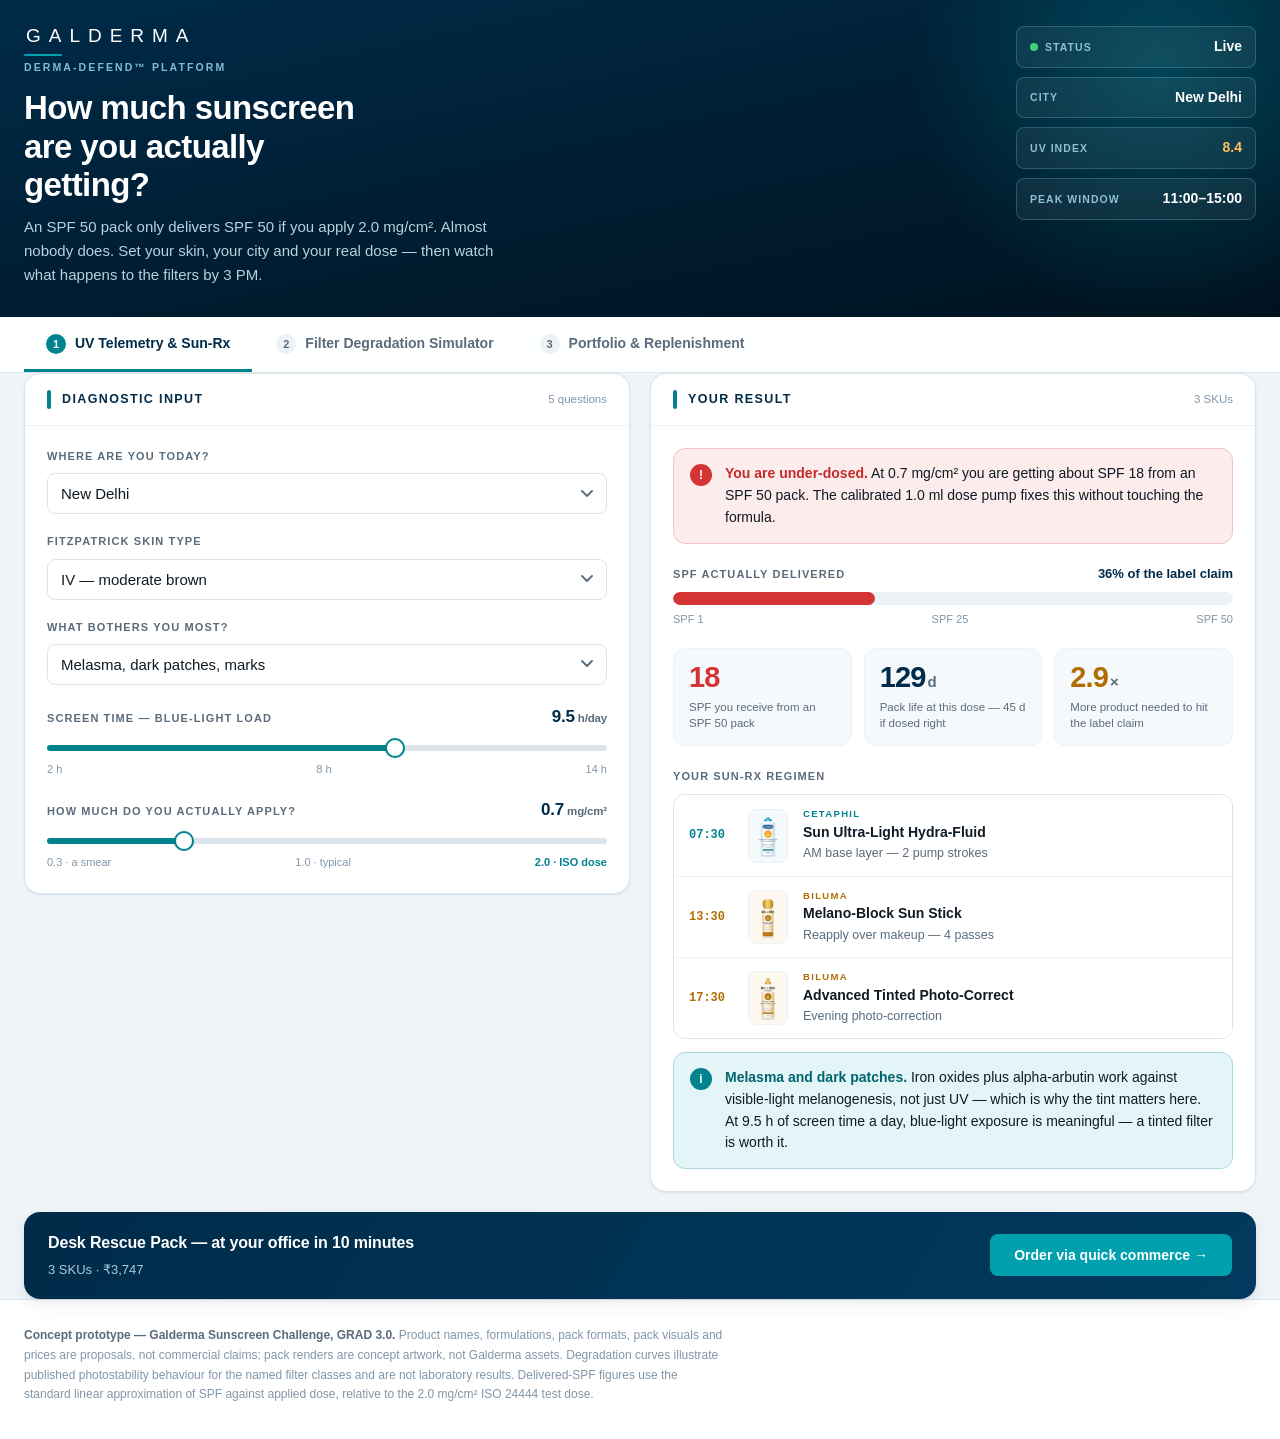
==== index.html @ 645ecb5c "Add files via upload" ====
<!DOCTYPE html>
<html lang="en">
<head>
<meta charset="utf-8"/>
<meta name="viewport" content="width=device-width, initial-scale=1"/>
<title>Galderma Derma-Defend™ Portal — UV Telemetry &amp; Filter Simulator</title>
<meta name="description" content="Interactive prototype: see how much SPF your sunscreen actually delivers, how photostable your filters are at hour four, and which Derma-Defend regimen fits your skin."/>
<style>
/* ============================================================ TOKENS ============================================================ */
:root{
  --navy-900:#001B2E; --navy-800:#002B49; --navy-700:#013A5E;
  --teal-700:#00636E; --teal-600:#00838F; --teal-500:#00A0AE; --teal-100:#E4F5F7; --teal-050:#F2FAFB;
  --gold-700:#8C5600; --gold-600:#B06E00; --gold-500:#D9A02B; --gold-100:#FDF1DC; --gold-050:#FEF9F0;
  --red-600:#C42B2B; --red-500:#D53434; --red-100:#FDECEC;
  --green-600:#0E7A4F; --green-100:#E6F5EE;
  --ink-900:#0F1A24; --ink-700:#2A3A48; --ink-500:#5A6B7B; --ink-400:#8296A8;
  --line:#DCE5EC; --line-soft:#EDF2F6;
  --bg:#EFF4F8; --surface:#FFFFFF; --surface-2:#F6F9FB;
  --r-sm:8px; --r-md:12px; --r-lg:16px; --r-pill:999px;
  --sh-1:0 1px 2px rgba(11,42,64,.06), 0 1px 3px rgba(11,42,64,.05);
  --sh-2:0 2px 4px rgba(11,42,64,.05), 0 6px 16px rgba(11,42,64,.07);
  --sh-3:0 10px 30px rgba(11,42,64,.13);
  --focus:0 0 0 3px rgba(0,131,143,.32);
  --ease:cubic-bezier(.22,.61,.36,1);
  --sans:"Inter","Segoe UI",-apple-system,BlinkMacSystemFont,Helvetica,Arial,sans-serif;
  --mono:ui-monospace,"SF Mono","Cascadia Mono","Roboto Mono",Menlo,Consolas,monospace;
}
*,*::before,*::after{box-sizing:border-box;margin:0;padding:0}
body{font-family:var(--sans);background:var(--bg);color:var(--ink-900);font-size:16px;line-height:1.55;-webkit-font-smoothing:antialiased}
.wrap{max-width:1280px;margin:0 auto;padding:0 24px}
@media(max-width:620px){.wrap{padding:0 16px}}

/* ============================================================ MASTHEAD ============================================================ */
.masthead{background:linear-gradient(168deg,var(--navy-800) 0%,var(--navy-900) 62%,#00121F 100%);color:#fff;position:relative;overflow:hidden}
.masthead::after{content:"";position:absolute;right:-140px;top:-190px;width:520px;height:520px;border-radius:50%;
  background:radial-gradient(circle,rgba(0,160,174,.30) 0%,rgba(0,160,174,0) 68%);pointer-events:none}
.mast-inner{position:relative;z-index:1;padding-top:26px;padding-bottom:30px;display:flex;gap:28px;align-items:flex-start;justify-content:space-between;flex-wrap:wrap}
.wordmark{font-size:19px;font-weight:300;letter-spacing:.42em;color:#fff;line-height:1;padding-left:2px}
.logo .rule{width:38px;height:2px;background:var(--teal-500);border-radius:2px;margin:9px 0 3px}
.eyebrow{font-size:10.5px;font-weight:600;letter-spacing:.20em;text-transform:uppercase;color:#7FBFD1}
h1{font-size:clamp(22px,3.1vw,33px);font-weight:700;letter-spacing:-.018em;line-height:1.16;margin-top:14px;max-width:19ch}
.lede{margin-top:11px;font-size:15px;line-height:1.6;color:#B6D2E0;max-width:58ch}
.telemetry{display:flex;flex-direction:column;gap:9px;min-width:240px}
.tchip{display:flex;align-items:center;justify-content:space-between;gap:14px;background:rgba(255,255,255,.055);
  border:1px solid rgba(127,191,209,.28);border-radius:var(--r-sm);padding:9px 13px}
.tchip .k{font-size:10.5px;letter-spacing:.10em;text-transform:uppercase;color:#8FC0D3;font-weight:600;display:flex;align-items:center}
.tchip .v{font-size:14px;font-weight:700;color:#fff;font-variant-numeric:tabular-nums}
.tchip .v.hot{color:#FFC15E}
.pulse{width:8px;height:8px;border-radius:50%;background:#3FD07E;margin-right:7px;box-shadow:0 0 0 0 rgba(63,208,126,.65);animation:pulse 2.4s infinite}
@keyframes pulse{70%{box-shadow:0 0 0 9px rgba(63,208,126,0)}100%{box-shadow:0 0 0 0 rgba(63,208,126,0)}}

/* ============================================================ TABS ============================================================ */
.tabbar{position:sticky;top:0;z-index:40;background:rgba(255,255,255,.92);backdrop-filter:blur(14px);border-bottom:1px solid var(--line)}
.tabs{display:flex;gap:2px;overflow-x:auto;scrollbar-width:none}
.tabs::-webkit-scrollbar{display:none}
.tab{appearance:none;background:none;border:0;font-family:inherit;cursor:pointer;white-space:nowrap;padding:17px 22px 15px;
  font-size:14px;font-weight:600;color:var(--ink-500);border-bottom:3px solid transparent;transition:color .18s var(--ease),border-color .18s var(--ease)}
.tab:hover{color:var(--teal-600)}
.tab:focus-visible{outline:none;box-shadow:var(--focus);border-radius:var(--r-sm)}
.tab[aria-selected="true"]{color:var(--navy-800);border-bottom-color:var(--teal-600)}
.tab .num{display:inline-flex;align-items:center;justify-content:center;width:20px;height:20px;border-radius:50%;
  background:var(--line-soft);color:var(--ink-500);font-size:11px;font-weight:700;margin-right:9px;transition:.18s var(--ease)}
.tab[aria-selected="true"] .num{background:var(--teal-600);color:#fff}

/* ============================================================ CARDS ============================================================ */
main{padding:26px 0 60px}
.panel{display:none}
.panel.on{display:block;animation:rise .34s var(--ease) both}
@keyframes rise{from{opacity:0;transform:translateY(9px)}to{opacity:1;transform:none}}
.cols{display:grid;grid-template-columns:1fr 1fr;gap:20px;align-items:start}
.cols.wide-right{grid-template-columns:.92fr 1.08fr}
@media(max-width:940px){.cols,.cols.wide-right{grid-template-columns:1fr}}
.card{background:var(--surface);border:1px solid var(--line);border-radius:var(--r-lg);box-shadow:var(--sh-1);overflow:hidden}
.card-h{display:flex;align-items:center;gap:11px;padding:16px 22px;border-bottom:1px solid var(--line-soft)}
.card-h .bar{width:4px;height:19px;border-radius:2px;background:var(--teal-600);flex-shrink:0}
.card.gold .card-h .bar{background:var(--gold-600)}
.card-h h2{font-size:12.5px;font-weight:700;letter-spacing:.11em;text-transform:uppercase;color:var(--navy-800)}
.card-h .aside{margin-left:auto;font-size:11.5px;color:var(--ink-400);font-weight:500}
.card-b{padding:22px}
@media(max-width:620px){.card-b{padding:17px}}

/* ============================================================ FORM ============================================================ */
.field + .field{margin-top:19px}
.field > label,.field .lbl{display:block;font-size:11px;font-weight:700;letter-spacing:.10em;text-transform:uppercase;color:var(--ink-500);margin-bottom:8px}
select{width:100%;font-family:inherit;font-size:15px;color:var(--ink-900);background-color:var(--surface);
  border:1px solid var(--line);border-radius:var(--r-sm);padding:11px 38px 11px 13px;cursor:pointer;appearance:none;
  transition:border-color .16s var(--ease),box-shadow .16s var(--ease);
  background-image:url("data:image/svg+xml,%3Csvg xmlns='http://www.w3.org/2000/svg' width='12' height='8' viewBox='0 0 12 8'%3E%3Cpath d='M1 1l5 5 5-5' stroke='%235A6B7B' stroke-width='1.8' fill='none' stroke-linecap='round' stroke-linejoin='round'/%3E%3C/svg%3E");
  background-repeat:no-repeat;background-position:right 13px center}
select:hover{border-color:var(--teal-500)}
select:focus{outline:none;border-color:var(--teal-600);box-shadow:var(--focus)}
.slider-head{display:flex;align-items:baseline;justify-content:space-between;margin-bottom:7px;gap:12px}
.slider-head .lbl{margin:0}
.slider-head output{font-size:17px;font-weight:700;color:var(--navy-800);font-variant-numeric:tabular-nums;letter-spacing:-.01em;white-space:nowrap}
.slider-head output small{font-size:11.5px;font-weight:600;color:var(--ink-500);margin-left:3px}
input[type=range]{-webkit-appearance:none;appearance:none;width:100%;height:22px;background:transparent;cursor:pointer;display:block}
input[type=range]::-webkit-slider-runnable-track{height:6px;border-radius:3px;background:var(--trackfill,var(--line))}
input[type=range]::-moz-range-track{height:6px;border-radius:3px;background:var(--line)}
input[type=range]::-moz-range-progress{height:6px;border-radius:3px;background:var(--teal-600)}
input[type=range]::-webkit-slider-thumb{-webkit-appearance:none;width:20px;height:20px;border-radius:50%;background:#fff;
  border:2.5px solid var(--teal-600);margin-top:-7px;box-shadow:var(--sh-1);transition:transform .14s var(--ease)}
input[type=range]::-moz-range-thumb{width:20px;height:20px;border-radius:50%;background:#fff;border:2.5px solid var(--teal-600);box-shadow:var(--sh-1)}
input[type=range]:hover::-webkit-slider-thumb{transform:scale(1.12)}
input[type=range]:focus{outline:none}
input[type=range]:focus-visible::-webkit-slider-thumb{box-shadow:var(--focus)}
.scale{display:flex;justify-content:space-between;font-size:11px;color:var(--ink-400);margin-top:2px;font-variant-numeric:tabular-nums}
.scale .mark{font-weight:600;color:var(--teal-600)}

/* ============================================================ VERDICT + STATS ============================================================ */
.verdict{display:flex;gap:13px;align-items:flex-start;border-radius:var(--r-md);padding:14px 16px;font-size:14px;line-height:1.55;border:1px solid transparent}
.verdict .ico{width:22px;height:22px;border-radius:50%;flex-shrink:0;display:grid;place-items:center;font-size:12px;font-weight:800;color:#fff;margin-top:1px}
.verdict.bad{background:var(--red-100);border-color:#F3C4C4} .verdict.bad .ico{background:var(--red-500)} .verdict.bad strong{color:var(--red-600)}
.verdict.warn{background:var(--gold-100);border-color:#EBD3A4} .verdict.warn .ico{background:var(--gold-600)} .verdict.warn strong{color:var(--gold-700)}
.verdict.good{background:var(--green-100);border-color:#B7DFCB} .verdict.good .ico{background:var(--green-600)} .verdict.good strong{color:var(--green-600)}
.verdict.info{background:var(--teal-100);border-color:#A9D9DF} .verdict.info .ico{background:var(--teal-600)} .verdict.info strong{color:var(--teal-700)}
.verdict + .verdict{margin-top:11px}
.stats{display:grid;grid-template-columns:repeat(3,1fr);gap:12px}
.stats.two{grid-template-columns:repeat(2,1fr)}
@media(max-width:520px){.stats{grid-template-columns:1fr 1fr}}
.stat{background:var(--surface-2);border:1px solid var(--line-soft);border-radius:var(--r-md);padding:14px 15px}
.stat .n{font-size:29px;font-weight:750;line-height:1;letter-spacing:-.03em;color:var(--navy-800);font-variant-numeric:tabular-nums}
.stat .n.red{color:var(--red-500)} .stat .n.teal{color:var(--teal-600)} .stat .n.gold{color:var(--gold-600)}
.stat .n .u{font-size:15px;font-weight:600;letter-spacing:0;margin-left:2px;color:var(--ink-500)}
.stat .l{font-size:11.5px;color:var(--ink-500);margin-top:7px;line-height:1.42}
.meter{margin:20px 0 6px}
.meter-top{display:flex;justify-content:space-between;align-items:baseline;margin-bottom:8px;gap:12px}
.meter-top .t{font-size:11px;font-weight:700;letter-spacing:.10em;text-transform:uppercase;color:var(--ink-500)}
.meter-top .p{font-size:13px;font-weight:700;color:var(--navy-800);font-variant-numeric:tabular-nums;white-space:nowrap}
.meter-track{height:13px;border-radius:var(--r-pill);background:var(--line-soft);overflow:hidden}
.meter-fill{height:100%;border-radius:var(--r-pill);background:var(--red-500);transition:width .55s var(--ease),background .3s var(--ease)}
.meter-fill.mid{background:var(--gold-500)} .meter-fill.hi{background:var(--green-600)}
.meter-legend{display:flex;justify-content:space-between;font-size:11px;color:var(--ink-400);margin-top:6px}

/* ============================================================ Rx ============================================================ */
.rx{border:1px solid var(--line);border-radius:var(--r-md);overflow:hidden}
.rx-row{display:flex;gap:15px;align-items:center;padding:12px 15px;background:var(--surface)}
.rx-row + .rx-row{border-top:1px solid var(--line-soft)}
.rx-time{font-family:var(--mono);font-size:12px;font-weight:700;color:var(--teal-600);width:44px;flex-shrink:0}
.rx-thumb{width:40px;height:54px;flex-shrink:0;display:grid;place-items:center;background:var(--teal-050);border-radius:var(--r-sm);border:1px solid var(--line-soft)}
.rx-row.gold .rx-thumb{background:var(--gold-050)}
.rx-row.gold .rx-time{color:var(--gold-600)}
.rx-thumb img{width:100%;height:100%;object-fit:contain;padding:3px}
.rx-body .brand{font-size:9.5px;font-weight:800;letter-spacing:.14em;color:var(--teal-600)}
.rx-row.gold .rx-body .brand{color:var(--gold-600)}
.rx-body .nm{font-size:14px;font-weight:650;color:var(--ink-900);line-height:1.3;margin-top:1px}
.rx-body .do{font-size:12.5px;color:var(--ink-500);margin-top:3px}

/* ============================================================ CHART ============================================================ */
svg.chart{width:100%;height:auto;display:block;overflow:visible}
.grid-l{stroke:#EDF2F6;stroke-width:1}
.axis-l{stroke:#B7C6D2;stroke-width:1.2}
.tick{font-size:10.5px;fill:#8296A8;font-family:var(--sans)}
.curve{fill:none;stroke-width:3.4;stroke-linecap:round;stroke-linejoin:round}
.curve.d{stroke:var(--teal-600)} .curve.c{stroke:var(--red-500);stroke-dasharray:8 6}
.area{opacity:.11}
.thresh{stroke:var(--gold-600);stroke-width:1.3;stroke-dasharray:4 5}
.thresh-t{font-size:10px;fill:var(--gold-700);font-weight:600;font-family:var(--sans)}
.dot{stroke:#fff;stroke-width:2.5}
.scrub{stroke:#8296A8;stroke-width:1;stroke-dasharray:3 4}
.legend{display:flex;gap:22px;flex-wrap:wrap;margin-top:15px;font-size:12.5px;color:var(--ink-700)}
.legend span{display:flex;align-items:center;gap:8px}
.legend i{width:17px;height:3.4px;border-radius:2px;display:inline-block}
.legend i.dash{background:repeating-linear-gradient(90deg,var(--red-500) 0 5px,transparent 5px 9px)}

/* ============================================================ PORTFOLIO ============================================================ */
.packs{display:grid;grid-template-columns:repeat(5,1fr);gap:13px}
@media(max-width:1040px){.packs{grid-template-columns:repeat(3,1fr)}}
@media(max-width:660px){.packs{grid-template-columns:repeat(2,1fr)}}
.pack{position:relative;background:var(--surface);border:1.5px solid var(--line);border-radius:var(--r-md);padding:15px 12px 14px;
  text-align:center;cursor:pointer;font-family:inherit;display:flex;flex-direction:column;align-items:center;
  transition:border-color .18s var(--ease),box-shadow .18s var(--ease),transform .18s var(--ease),background .18s var(--ease)}
.pack:hover{border-color:var(--teal-500);box-shadow:var(--sh-2);transform:translateY(-3px)}
.pack:focus-visible{outline:none;box-shadow:var(--focus)}
.pack[aria-pressed="true"]{border-color:var(--teal-600);background:var(--teal-050)}
.pack.gold[aria-pressed="true"]{border-color:var(--gold-600);background:var(--gold-050)}
.pack .tick-badge{position:absolute;top:9px;right:9px;width:21px;height:21px;border-radius:50%;background:var(--teal-600);color:#fff;
  display:grid;place-items:center;font-size:11px;font-weight:800;opacity:0;transform:scale(.6);transition:.2s var(--ease)}
.pack.gold .tick-badge{background:var(--gold-600)}
.pack[aria-pressed="true"] .tick-badge{opacity:1;transform:scale(1)}
.pack img{width:100%;max-width:88px;height:118px;object-fit:contain}
.pack .brand{display:inline-block;font-size:9px;font-weight:800;letter-spacing:.13em;padding:3px 9px;border-radius:var(--r-pill);color:#fff;background:var(--teal-600);margin-top:10px}
.pack.gold .brand{background:var(--gold-600)}
.pack .nm{font-size:12.5px;font-weight:650;color:var(--navy-800);margin-top:8px;line-height:1.32;min-height:2.6em}
.pack .meta{font-size:11.5px;color:var(--ink-500);margin-top:5px;font-variant-numeric:tabular-nums}
.pack .role{font-size:10.5px;color:var(--ink-400);margin-top:3px;font-style:italic}
table{width:100%;border-collapse:collapse;font-size:13.5px}
thead th{background:var(--navy-800);color:#fff;text-align:left;padding:10px 13px;font-size:10.5px;font-weight:700;letter-spacing:.09em;text-transform:uppercase}
thead th.r{text-align:right}
tbody td{padding:11px 13px;border-bottom:1px solid var(--line-soft);color:var(--ink-700)}
tbody td.r{text-align:right;font-variant-numeric:tabular-nums;font-weight:600;color:var(--ink-900)}
tbody tr:last-child td{border-bottom:0}
tbody tr.empty td{color:var(--ink-400);text-align:center;padding:26px}

/* ============================================================ ACTIONS ============================================================ */
.actionbar{margin-top:20px;background:linear-gradient(120deg,var(--navy-800),var(--navy-700));border-radius:var(--r-lg);
  padding:19px 24px;display:flex;align-items:center;justify-content:space-between;gap:20px;flex-wrap:wrap;box-shadow:var(--sh-2)}
.actionbar .t{color:#fff;font-size:16px;font-weight:650;letter-spacing:-.01em}
.actionbar .s{color:#AACAD9;font-size:13px;margin-top:4px}
.btn{appearance:none;font-family:inherit;font-size:14px;font-weight:650;cursor:pointer;border:0;border-radius:var(--r-sm);
  padding:13px 24px;display:inline-flex;align-items:center;gap:9px;transition:background .16s var(--ease),transform .12s var(--ease)}
.btn:active{transform:translateY(1px)}
.btn:focus-visible{outline:none;box-shadow:var(--focus)}
.btn-primary{background:var(--teal-500);color:#fff}
.btn-primary:hover{background:var(--teal-600)}
.btn-ghost{background:transparent;color:var(--teal-600);border:1px solid var(--line);padding:9px 15px;font-size:12.5px}
.btn-ghost:hover{border-color:var(--teal-500);background:var(--teal-050)}
.toast{position:fixed;left:50%;bottom:28px;transform:translate(-50%,22px);z-index:90;background:var(--navy-900);color:#fff;
  padding:14px 22px;border-radius:var(--r-pill);font-size:14px;box-shadow:var(--sh-3);opacity:0;pointer-events:none;
  transition:.3s var(--ease);display:flex;align-items:center;gap:11px;max-width:calc(100vw - 32px)}
.toast.on{opacity:1;transform:translate(-50%,0)}
.toast .ok{width:20px;height:20px;border-radius:50%;background:var(--green-600);display:grid;place-items:center;font-size:11px;flex-shrink:0}
dialog{border:0;border-radius:var(--r-lg);padding:0;max-width:520px;width:calc(100vw - 32px);box-shadow:var(--sh-3);color:var(--ink-900)}
dialog::backdrop{background:rgba(0,27,46,.55)}
dialog .dh{background:var(--navy-800);color:#fff;padding:18px 22px;display:flex;justify-content:space-between;align-items:center;gap:14px}
dialog .dh h3{font-size:13px;font-weight:700;letter-spacing:.09em;text-transform:uppercase}
dialog .dh button{appearance:none;background:none;border:0;color:#9FC6D8;font-size:22px;line-height:1;cursor:pointer}
dialog .dh button:hover{color:#fff}
dialog .db{padding:22px;font-size:14px;line-height:1.6}
.certrow{display:flex;justify-content:space-between;gap:16px;padding:9px 0;border-bottom:1px solid var(--line-soft);font-size:13.5px}
.certrow:last-of-type{border-bottom:0}
.certrow .k{color:var(--ink-500)} .certrow .v{font-weight:650;font-variant-numeric:tabular-nums}
footer{border-top:1px solid var(--line);background:var(--surface);padding:26px 0 34px}
footer .fnote{font-size:12px;color:var(--ink-400);line-height:1.65;max-width:105ch}
footer .fnote strong{color:var(--ink-500);font-weight:650}
@media(prefers-reduced-motion:reduce){*{animation:none!important;transition:none!important}}
@media print{.tabbar,.actionbar,.btn,.toast{display:none!important}.panel{display:block!important}body{background:#fff}}
</style>
</head>
<body>

<header class="masthead">
  <div class="wrap mast-inner">
    <div>
      <div class="logo">
        <div class="wordmark">GALDERMA</div>
        <div class="rule"></div>
        <div class="eyebrow">Derma-Defend™ Platform</div>
      </div>
      <h1>How much sunscreen are you actually getting?</h1>
      <p class="lede">An SPF 50 pack only delivers SPF 50 if you apply 2.0 mg/cm². Almost nobody does. Set your skin, your city and your real dose — then watch what happens to the filters by 3 PM.</p>
    </div>
    <div class="telemetry" aria-label="Live telemetry">
      <div class="tchip"><span class="k"><span class="pulse"></span>Status</span><span class="v">Live</span></div>
      <div class="tchip"><span class="k">City</span><span class="v" id="chipCity">New Delhi</span></div>
      <div class="tchip"><span class="k">UV Index</span><span class="v hot" id="chipUvi">8.4</span></div>
      <div class="tchip"><span class="k">Peak window</span><span class="v">11:00–15:00</span></div>
    </div>
  </div>
</header>

<div class="tabbar">
  <div class="wrap">
    <div class="tabs" role="tablist" aria-label="Portal sections">
      <button class="tab" role="tab" aria-selected="true"  aria-controls="p1" id="t1"><span class="num">1</span>UV Telemetry &amp; Sun-Rx</button>
      <button class="tab" role="tab" aria-selected="false" aria-controls="p2" id="t2"><span class="num">2</span>Filter Degradation Simulator</button>
      <button class="tab" role="tab" aria-selected="false" aria-controls="p3" id="t3"><span class="num">3</span>Portfolio &amp; Replenishment</button>
    </div>
  </div>
</div>

<main class="wrap">

<section class="panel on" id="p1" role="tabpanel" aria-labelledby="t1">
  <div class="cols">
    <div class="card">
      <div class="card-h"><span class="bar"></span><h2>Diagnostic input</h2><span class="aside">5 questions</span></div>
      <div class="card-b">
        <div class="field">
          <label for="fCity">Where are you today?</label>
          <select id="fCity">
            <option data-uvi="8.4">New Delhi</option><option data-uvi="9.1">Mumbai</option>
            <option data-uvi="8.8">Bengaluru</option><option data-uvi="9.4">Chennai</option>
            <option data-uvi="8.6">Hyderabad</option><option data-uvi="7.9">Kolkata</option>
            <option data-uvi="8.2">Pune</option>
          </select>
        </div>
        <div class="field">
          <label for="fSkin">Fitzpatrick skin type</label>
          <select id="fSkin">
            <option value="III">III — light brown, tans easily</option>
            <option value="IV" selected>IV — moderate brown</option>
            <option value="V">V — dark brown</option>
            <option value="VI">VI — deeply pigmented</option>
          </select>
        </div>
        <div class="field">
          <label for="fConcern">What bothers you most?</label>
          <select id="fConcern">
            <option value="melasma" selected>Melasma, dark patches, marks</option>
            <option value="oily">Oiliness and breakouts</option>
            <option value="sensitive">Redness and sensitivity</option>
            <option value="dry">Dryness and a weak barrier</option>
          </select>
        </div>
        <div class="field">
          <div class="slider-head"><span class="lbl">Screen time — blue-light load</span><output for="fScreen" id="vScreen">9.5<small>h/day</small></output></div>
          <input type="range" id="fScreen" min="2" max="14" step="0.5" value="9.5" aria-label="Daily screen time in hours">
          <div class="scale"><span>2 h</span><span>8 h</span><span>14 h</span></div>
        </div>
        <div class="field">
          <div class="slider-head"><span class="lbl">How much do you actually apply?</span><output for="fDose" id="vDose">0.7<small>mg/cm²</small></output></div>
          <input type="range" id="fDose" min="0.3" max="2" step="0.1" value="0.7" aria-label="Applied dose in milligrams per square centimetre">
          <div class="scale"><span>0.3 · a smear</span><span>1.0 · typical</span><span class="mark">2.0 · ISO dose</span></div>
        </div>
      </div>
    </div>

    <div class="card">
      <div class="card-h"><span class="bar"></span><h2>Your result</h2><span class="aside" id="asideSku">3 SKUs</span></div>
      <div class="card-b">
        <div class="verdict" id="verdict"><span class="ico" id="verdictIco">!</span><span id="verdictTxt"></span></div>
        <div class="meter">
          <div class="meter-top"><span class="t">SPF actually delivered</span><span class="p"><span id="mPct">36</span>% of the label claim</span></div>
          <div class="meter-track"><div class="meter-fill" id="mFill" style="width:36%"></div></div>
          <div class="meter-legend"><span>SPF 1</span><span>SPF 25</span><span>SPF 50</span></div>
        </div>
        <div class="stats" style="margin-top:20px">
          <div class="stat"><div class="n red" id="sSpf">18</div><div class="l">SPF you receive from an SPF&nbsp;50 pack</div></div>
          <div class="stat"><div class="n" id="sPack">129<span class="u">d</span></div><div class="l">Pack life at this dose — 45 d if dosed right</div></div>
          <div class="stat"><div class="n gold" id="sGap">2.9<span class="u">×</span></div><div class="l">More product needed to hit the label claim</div></div>
        </div>
        <h3 style="font-size:11px;font-weight:700;letter-spacing:.10em;text-transform:uppercase;color:var(--ink-500);margin:22px 0 9px">Your Sun-Rx regimen</h3>
        <div class="rx" id="rxList"></div>
        <div class="verdict info" style="margin-top:13px"><span class="ico">i</span><span id="rxNote"></span></div>
      </div>
    </div>
  </div>

  <div class="actionbar">
    <div>
      <div class="t">Desk Rescue Pack — at your office in 10 minutes</div>
      <div class="s" id="orderLine">3 SKUs · ₹3,747</div>
    </div>
    <button class="btn btn-primary" id="orderBtn">Order via quick commerce →</button>
  </div>
</section>

<section class="panel" id="p2" role="tabpanel" aria-labelledby="t2">
  <div class="cols wide-right">
    <div class="card">
      <div class="card-h"><span class="bar"></span><h2>UVA-PF retention under stress</h2><span class="aside">ISO 24443</span></div>
      <div class="card-b">
        <svg class="chart" viewBox="0 0 640 320" role="img" aria-label="Filter degradation curves over four hours">
          <defs><linearGradient id="gD" x1="0" y1="0" x2="0" y2="1">
            <stop offset="0%" stop-color="#00838F"/><stop offset="100%" stop-color="#00838F" stop-opacity="0"/></linearGradient></defs>
          <g id="gridG"></g><g id="ylab"></g>
          <line class="axis-l" x1="58" y1="252" x2="620" y2="252"/>
          <g id="xlab"></g>
          <line class="thresh" id="threshLine"/>
          <text class="thresh-t" id="threshTxt">Therapeutic threshold · 60% UVA-PF</text>
          <path class="area" id="areaD" fill="url(#gD)"/>
          <path class="curve c" id="curveC"/>
          <path class="curve d" id="curveD"/>
          <line class="scrub" id="scrubLine"/>
          <circle class="dot" id="dotC" r="6" fill="#D53434"/>
          <circle class="dot" id="dotD" r="6" fill="#00838F"/>
        </svg>
        <div class="legend">
          <span><i style="background:#00838F"></i>Derma-Defend™ — Tinosorb S/M + Uvinul A Plus</span>
          <span><i class="dash"></i>Conventional octinoxate blend</span>
        </div>
        <div class="field" style="margin-top:22px">
          <div class="slider-head"><span class="lbl">Drag through the working day</span><output for="fTime" id="vTime">240<small>min</small></output></div>
          <input type="range" id="fTime" min="0" max="240" step="5" value="240" aria-label="Elapsed exposure in minutes">
          <div class="scale"><span>09:00 applied</span><span>11:00</span><span>13:00</span></div>
        </div>
      </div>
    </div>

    <div class="card gold">
      <div class="card-h"><span class="bar"></span><h2>Clinical read-out</h2>
        <button class="btn btn-ghost" id="certBtn" style="margin-left:auto">View batch certificate</button></div>
      <div class="card-b">
        <div class="stats two">
          <div class="stat"><div class="n teal" id="rD">94<span class="u">%</span></div><div class="l">Derma-Defend™ UVA-PF retained</div></div>
          <div class="stat"><div class="n red" id="rC">31<span class="u">%</span></div><div class="l">Conventional blend UVA-PF retained</div></div>
        </div>
        <div style="margin-top:18px">
          <div class="verdict good"><span class="ico">✓</span><span><strong>Derma-Defend™ holds.</strong> 94% UVA-PF still there at 240 minutes, under sweat and a 40 °C heat load. Above the therapeutic threshold for the whole working day.</span></div>
          <div class="verdict bad"><span class="ico">!</span><span><strong>Conventional filters do not.</strong> Octinoxate-led blends drop below threshold at about 150 minutes. Protection ends before the working day does, and nothing on the pack tells you.</span></div>
          <div class="verdict warn"><span class="ico">?</span><span><strong>Why this matters commercially.</strong> India regulates sunscreens as cosmetics. There is no mandatory SPF test protocol, so claims go unpoliced. We publish ours per batch, behind a QR on the pack.</span></div>
        </div>
      </div>
    </div>
  </div>
</section>

<section class="panel" id="p3" role="tabpanel" aria-labelledby="t3">
  <div class="card">
    <div class="card-h"><span class="bar"></span><h2>Derma-Defend™ portfolio</h2><span class="aside">Tap a pack to add or remove it</span></div>
    <div class="card-b"><div class="packs" id="packs"></div></div>
  </div>
  <div class="cols" style="margin-top:20px">
    <div class="card">
      <div class="card-h"><span class="bar"></span><h2>Your basket</h2></div>
      <div class="card-b">
        <table>
          <thead><tr><th>SKU</th><th class="r">Size</th><th class="r">MRP</th><th class="r">Refill</th></tr></thead>
          <tbody id="basket"></tbody>
        </table>
        <div class="stats two" style="margin-top:18px">
          <div class="stat"><div class="n" id="bTotal">₹0</div><div class="l">Basket value today</div></div>
          <div class="stat"><div class="n teal" id="bYear">₹0</div><div class="l">Annual value once dosing is correct</div></div>
        </div>
      </div>
    </div>
    <div class="card gold">
      <div class="card-h"><span class="bar"></span><h2>Why the dose pump changes the economics</h2></div>
      <div class="card-b">
        <div class="verdict bad"><span class="ico">!</span><span><strong>The problem.</strong> People apply 0.7 mg/cm². SPF is tested at 2.0. So an SPF 50 pack delivers roughly SPF 18. Every brand in India sells a number its own users never receive.</span></div>
        <div class="verdict good"><span class="ico">✓</span><span><strong>The fix.</strong> A calibrated actuator gives exactly 1.0 ml per stroke — the validated face-and-neck dose. Two strokes. No mirror, no guessing, no reformulation.</span></div>
        <div class="verdict warn"><span class="ico">↻</span><span><strong>The flywheel.</strong> Correct dosing cuts pack life from ~110 days to 45. Eight refills a year instead of three. The honest choice and the commercial choice are the same one.</span></div>
      </div>
    </div>
  </div>
</section>

</main>

<footer><div class="wrap"><p class="fnote"><strong>Concept prototype — Galderma Sunscreen Challenge, GRAD 3.0.</strong> Product names, formulations, pack formats, pack visuals and prices are proposals, not commercial claims; pack renders are concept artwork, not Galderma assets. Degradation curves illustrate published photostability behaviour for the named filter classes and are not laboratory results. Delivered-SPF figures use the standard linear approximation of SPF against applied dose, relative to the 2.0 mg/cm² ISO 24444 test dose.</p></div></footer>

<div class="toast" id="toast"><span class="ok">✓</span><span id="toastTxt"></span></div>

<dialog id="certModal">
  <div class="dh"><h3>Batch certificate</h3><button id="certClose" aria-label="Close">×</button></div>
  <div class="db">
    <p style="color:var(--ink-500);margin-bottom:16px">This is what sits behind the QR code on every pack. In a category with no mandatory Indian test protocol, publishing it per batch is the whole differentiator.</p>
    <div class="certrow"><span class="k">Batch</span><span class="v">DD-2027-04-118</span></div>
    <div class="certrow"><span class="k">In-vivo SPF · ISO 24444</span><span class="v">52.4</span></div>
    <div class="certrow"><span class="k">UVA-PF · ISO 24443</span><span class="v">19.8</span></div>
    <div class="certrow"><span class="k">UVA-PF / SPF ratio</span><span class="v">0.38 — PA++++</span></div>
    <div class="certrow"><span class="k">Critical wavelength</span><span class="v">378 nm</span></div>
    <div class="certrow"><span class="k">Photostability at 4 h</span><span class="v">94% retained</span></div>
    <div class="certrow"><span class="k">Water resistance</span><span class="v">Very water resistant, 80 min</span></div>
    <div class="certrow"><span class="k">Panel</span><span class="v">n = 22, Fitzpatrick III–V</span></div>
    <p style="color:var(--ink-400);font-size:12px;margin-top:16px">Illustrative values for a concept prototype.</p>
  </div>
</dialog>

<script>
"use strict";
var $ = function(id){ return document.getElementById(id); };
var reduce = window.matchMedia("(prefers-reduced-motion: reduce)").matches;

var PACKS = [
  {id:"hf", img:"[data-uri]", brand:"CETAPHIL", nm:"Sun Ultra-Light Hydra-Fluid",   size:"50 ml", mrp:999,  days:45, role:"Volume driver", gold:false},
  {id:"mc", img:"[data-uri]", brand:"CETAPHIL", nm:"Sun Matte-Control Gel-Cream",   size:"50 g",  mrp:1049, days:45, role:"Volume driver", gold:false},
  {id:"bt", img:"[data-uri]", brand:"BILUMA",   nm:"Advanced Tinted Photo-Correct", size:"40 ml", mrp:1499, days:50, role:"Margin engine", gold:true},
  {id:"bs", img:"[data-uri]", brand:"BILUMA",   nm:"Melano-Block Sun Stick",        size:"20 g",  mrp:1199, days:60, role:"Margin engine", gold:true},
  {id:"am", img:"[data-uri]", brand:"CETAPHIL", nm:"Sun Aqua-Mist Invisible Shield",size:"75 ml", mrp:899,  days:60, role:"Volume driver", gold:false}
];
var byId = {}; PACKS.forEach(function(p){ byId[p.id] = p; });
var sel = {hf:false, mc:true, bt:true, bs:true, am:false};

/* -------- tabs -------- */
var tabs = [].slice.call(document.querySelectorAll(".tab"));
function selectTab(t){
  tabs.forEach(function(x){
    var on = x === t;
    x.setAttribute("aria-selected", on ? "true" : "false");
    $(x.getAttribute("aria-controls")).classList.toggle("on", on);
  });
  if (t.id === "t2") drawChart(true);
}
tabs.forEach(function(t, i){
  t.onclick = function(){ selectTab(t); };
  t.onkeydown = function(e){
    var d = e.key === "ArrowRight" ? 1 : e.key === "ArrowLeft" ? -1 : 0;
    if (!d) return;
    e.preventDefault();
    var n = tabs[(i + d + tabs.length) % tabs.length];
    n.focus(); selectTab(n);
  };
});

/* -------- range fill -------- */
function paintRange(el){
  var pct = (el.value - el.min) / (el.max - el.min) * 100;
  el.style.setProperty("--trackfill","linear-gradient(90deg,var(--teal-600) 0 " + pct + "%, var(--line) " + pct + "% 100%)");
}

/* -------- animated numbers -------- */
function animateTo(el, target, decimals){
  decimals = decimals || 0;
  var from = parseFloat(el.dataset.v || "0"), t0 = null, dur = 380;
  if (reduce){ el.dataset.v = target; el.firstChild.nodeValue = target.toFixed(decimals); return; }
  function step(ts){
    if (!t0) t0 = ts;
    var k = Math.min(1, (ts - t0) / dur), e = 1 - Math.pow(1 - k, 3);
    el.firstChild.nodeValue = (from + (target - from) * e).toFixed(decimals);
    if (k < 1) requestAnimationFrame(step); else el.dataset.v = target;
  }
  requestAnimationFrame(step);
}

/* -------- panel 1 -------- */
function uvi(){ return parseFloat($("fCity").selectedOptions[0].dataset.uvi); }
function renderP1(){
  var dose = parseFloat($("fDose").value),
      screen = parseFloat($("fScreen").value),
      concern = $("fConcern").value, u = uvi();

  paintRange($("fDose")); paintRange($("fScreen"));
  $("vDose").innerHTML = dose.toFixed(1) + "<small>mg/cm²</small>";
  $("vScreen").innerHTML = screen.toFixed(1) + "<small>h/day</small>";
  $("chipCity").textContent = $("fCity").value;
  $("chipUvi").textContent = u.toFixed(1);

  var spf = Math.max(1, Math.round(1 + 49 * dose / 2));
  var pct = Math.round(spf / 50 * 100);
  animateTo($("sSpf"), spf);
  animateTo($("sPack"), Math.round(45 * 2 / Math.max(dose, 0.3)));
  animateTo($("sGap"), 2 / Math.max(dose, 0.3), 1);
  $("mFill").style.width = pct + "%";
  $("mFill").className = "meter-fill" + (pct >= 90 ? " hi" : pct >= 50 ? " mid" : "");
  animateTo($("mPct"), pct);

  var v = $("verdict"), ico = $("verdictIco"), txt = $("verdictTxt");
  if (dose < 1.2){
    v.className = "verdict bad"; ico.textContent = "!";
    txt.innerHTML = "<strong>You are under-dosed.</strong> At " + dose.toFixed(1) + " mg/cm² you are getting about SPF " + spf +
      " from an SPF 50 pack. The calibrated 1.0 ml dose pump fixes this without touching the formula.";
  } else if (dose < 1.8){
    v.className = "verdict warn"; ico.textContent = "~";
    txt.innerHTML = "<strong>Close.</strong> About SPF " + spf + " delivered. One more pump stroke gets you to the number on the label.";
  } else {
    v.className = "verdict good"; ico.textContent = "✓";
    txt.innerHTML = "<strong>Correct dose.</strong> SPF " + spf + " delivered — the full labelled protection, exactly as tested.";
  }

  var base = concern === "oily" ? byId.mc : byId.hf;
  var mid  = concern === "sensitive" ? byId.am : byId.bs;
  var eve  = concern === "melasma" ? byId.bt : byId.am;
  var rows = [
    ["07:30", base, "AM base layer — 2 pump strokes"],
    ["13:30", mid,  concern === "sensitive" ? "Midday top-up — 3 mist passes" : "Reapply over makeup — 4 passes"],
    ["17:30", eve,  concern === "melasma" ? "Evening photo-correction" : "Evening soothe and top-up"]
  ];
  $("rxList").innerHTML = rows.map(function(r){
    return '<div class="rx-row' + (r[1].gold ? " gold" : "") + '"><div class="rx-time">' + r[0] + '</div>' +
      '<div class="rx-thumb"><img src="' + r[1].img + '" alt=""></div>' +
      '<div class="rx-body"><div class="brand">' + r[1].brand + '</div><div class="nm">' + r[1].nm +
      '</div><div class="do">' + r[2] + '</div></div></div>';
  }).join("");

  var note;
  if (concern === "melasma") note = "<strong>Melasma and dark patches.</strong> Iron oxides plus alpha-arbutin work against visible-light melanogenesis, not just UV — which is why the tint matters here.";
  else if (concern === "oily") note = "<strong>Oily and breakout-prone.</strong> Matte-Control is the base layer; the stick reapplies over the day without pilling or adding shine.";
  else if (concern === "sensitive") note = "<strong>Reactive skin.</strong> Madecassoside and bisabolol soothe on reapplication, so topping up does not trigger redness.";
  else note = "<strong>Dry and barrier-compromised.</strong> Ceramide NP plus multi-weight hyaluronic acid hold the base layer for a full 24 hours.";
  if (screen >= 8) note += " At " + screen.toFixed(1) + " h of screen time a day, blue-light exposure is meaningful — a tinted filter is worth it.";
  $("rxNote").innerHTML = note;
}
["fDose","fScreen","fConcern","fCity","fSkin"].forEach(function(i){
  $(i).addEventListener("input", renderP1);
  $(i).addEventListener("change", renderP1);
});

/* -------- panel 2 -------- */
var X0 = 58, X1 = 620, Y0 = 252, Y1 = 44;
function retD(t){ return 100 - 6 * (t / 240); }
function retC(t){ return 100 - 69 * Math.pow(t / 240, 1.16); }
function px(t){ return X0 + (t / 240) * (X1 - X0); }
function py(v){ return Y0 - (v / 100) * (Y0 - Y1); }
(function axes(){
  var g = "", yl = "", xl = "";
  [0,25,50,75,100].forEach(function(v){
    g  += '<line class="grid-l" x1="'+X0+'" y1="'+py(v)+'" x2="'+X1+'" y2="'+py(v)+'"/>';
    yl += '<text class="tick" x="'+(X0-10)+'" y="'+(py(v)+3.5)+'" text-anchor="end">'+v+'%</text>';
  });
  [0,60,120,180,240].forEach(function(t){
    xl += '<text class="tick" x="'+px(t)+'" y="'+(Y0+19)+'" text-anchor="middle">'+t+' min</text>';
  });
  $("gridG").innerHTML = g; $("ylab").innerHTML = yl; $("xlab").innerHTML = xl;
  var ty = py(60);
  $("threshLine").setAttribute("x1", X0); $("threshLine").setAttribute("x2", X1);
  $("threshLine").setAttribute("y1", ty); $("threshLine").setAttribute("y2", ty);
  $("threshTxt").setAttribute("x", X0 + 6); $("threshTxt").setAttribute("y", ty - 7);
})();
function drawChart(animate){
  var t = parseFloat($("fTime").value);
  paintRange($("fTime"));
  $("vTime").innerHTML = t + "<small>min</small>";
  var dD = "", dC = "";
  for (var i = 0; i <= 240; i += 4){
    dD += (i === 0 ? "M" : "L") + px(i).toFixed(1) + " " + py(retD(i)).toFixed(1) + " ";
    dC += (i === 0 ? "M" : "L") + px(i).toFixed(1) + " " + py(retC(i)).toFixed(1) + " ";
  }
  $("curveD").setAttribute("d", dD);
  $("curveC").setAttribute("d", dC);
  $("areaD").setAttribute("d", dD + "L" + X1 + " " + Y0 + " L" + X0 + " " + Y0 + " Z");
  if (animate && !reduce){
    [$("curveD"), $("curveC")].forEach(function(p){
      var len = p.getTotalLength();
      p.style.transition = "none";
      p.style.strokeDasharray = len; p.style.strokeDashoffset = len;
      p.getBoundingClientRect();
      p.style.transition = "stroke-dashoffset 1.05s cubic-bezier(.22,.61,.36,1)";
      p.style.strokeDashoffset = 0;
    });
    setTimeout(function(){
      $("curveD").style.strokeDasharray = "none";
      $("curveC").style.strokeDasharray = "8 6";
    }, 1120);
  }
  $("dotD").setAttribute("cx", px(t)); $("dotD").setAttribute("cy", py(retD(t)));
  $("dotC").setAttribute("cx", px(t)); $("dotC").setAttribute("cy", py(retC(t)));
  $("scrubLine").setAttribute("x1", px(t)); $("scrubLine").setAttribute("x2", px(t));
  $("scrubLine").setAttribute("y1", Y1 - 8); $("scrubLine").setAttribute("y2", Y0);
  animateTo($("rD"), Math.round(retD(t)));
  animateTo($("rC"), Math.round(retC(t)));
}
$("fTime").addEventListener("input", function(){ drawChart(false); });

/* -------- panel 3 -------- */
function renderPacks(){
  $("packs").innerHTML = PACKS.map(function(p){
    return '<button type="button" class="pack' + (p.gold ? " gold" : "") + '" data-id="' + p.id +
      '" aria-pressed="' + (sel[p.id] ? "true" : "false") + '"><span class="tick-badge">✓</span>' +
      '<img src="' + p.img + '" alt="' + p.brand + ' ' + p.nm + '">' +
      '<span class="brand">' + p.brand + '</span><span class="nm">' + p.nm + '</span>' +
      '<span class="meta">' + p.size + ' · ₹' + p.mrp.toLocaleString("en-IN") + '</span>' +
      '<span class="role">' + p.role + '</span></button>';
  }).join("");
  [].slice.call(document.querySelectorAll(".pack")).forEach(function(n){
    n.onclick = function(){ sel[n.dataset.id] = !sel[n.dataset.id]; renderPacks(); renderBasket(); };
  });
}
function renderBasket(){
  var rows = "", total = 0, annual = 0, n = 0;
  PACKS.forEach(function(p){
    if (!sel[p.id]) return;
    n++; total += p.mrp; annual += p.mrp * (365 / p.days);
    rows += "<tr><td>" + p.brand + " " + p.nm + "</td><td class='r'>" + p.size + "</td><td class='r'>₹" +
      p.mrp.toLocaleString("en-IN") + "</td><td class='r'>" + p.days + " d</td></tr>";
  });
  $("basket").innerHTML = rows || "<tr class='empty'><td colspan='4'>No packs selected — tap one above to build a regimen.</td></tr>";
  $("bTotal").textContent = "₹" + total.toLocaleString("en-IN");
  $("bYear").textContent  = "₹" + Math.round(annual).toLocaleString("en-IN");
  $("orderLine").textContent = n ? n + (n === 1 ? " SKU · ₹" : " SKUs · ₹") + total.toLocaleString("en-IN") : "Nothing selected yet";
  $("asideSku").textContent  = n + (n === 1 ? " SKU" : " SKUs");
}

/* -------- toast + modal -------- */
var toastT;
function toast(msg){
  $("toastTxt").textContent = msg;
  $("toast").classList.add("on");
  clearTimeout(toastT);
  toastT = setTimeout(function(){ $("toast").classList.remove("on"); }, 3600);
}
$("orderBtn").onclick = function(){ toast("Prototype — this would hand off to Blinkit, Zepto or Instamart checkout."); };
$("certBtn").onclick  = function(){ $("certModal").showModal(); };
$("certClose").onclick = function(){ $("certModal").close(); };
$("certModal").addEventListener("click", function(e){ if (e.target === $("certModal")) $("certModal").close(); });

renderP1(); renderPacks(); renderBasket(); drawChart(false);
</script>
</body>
</html>
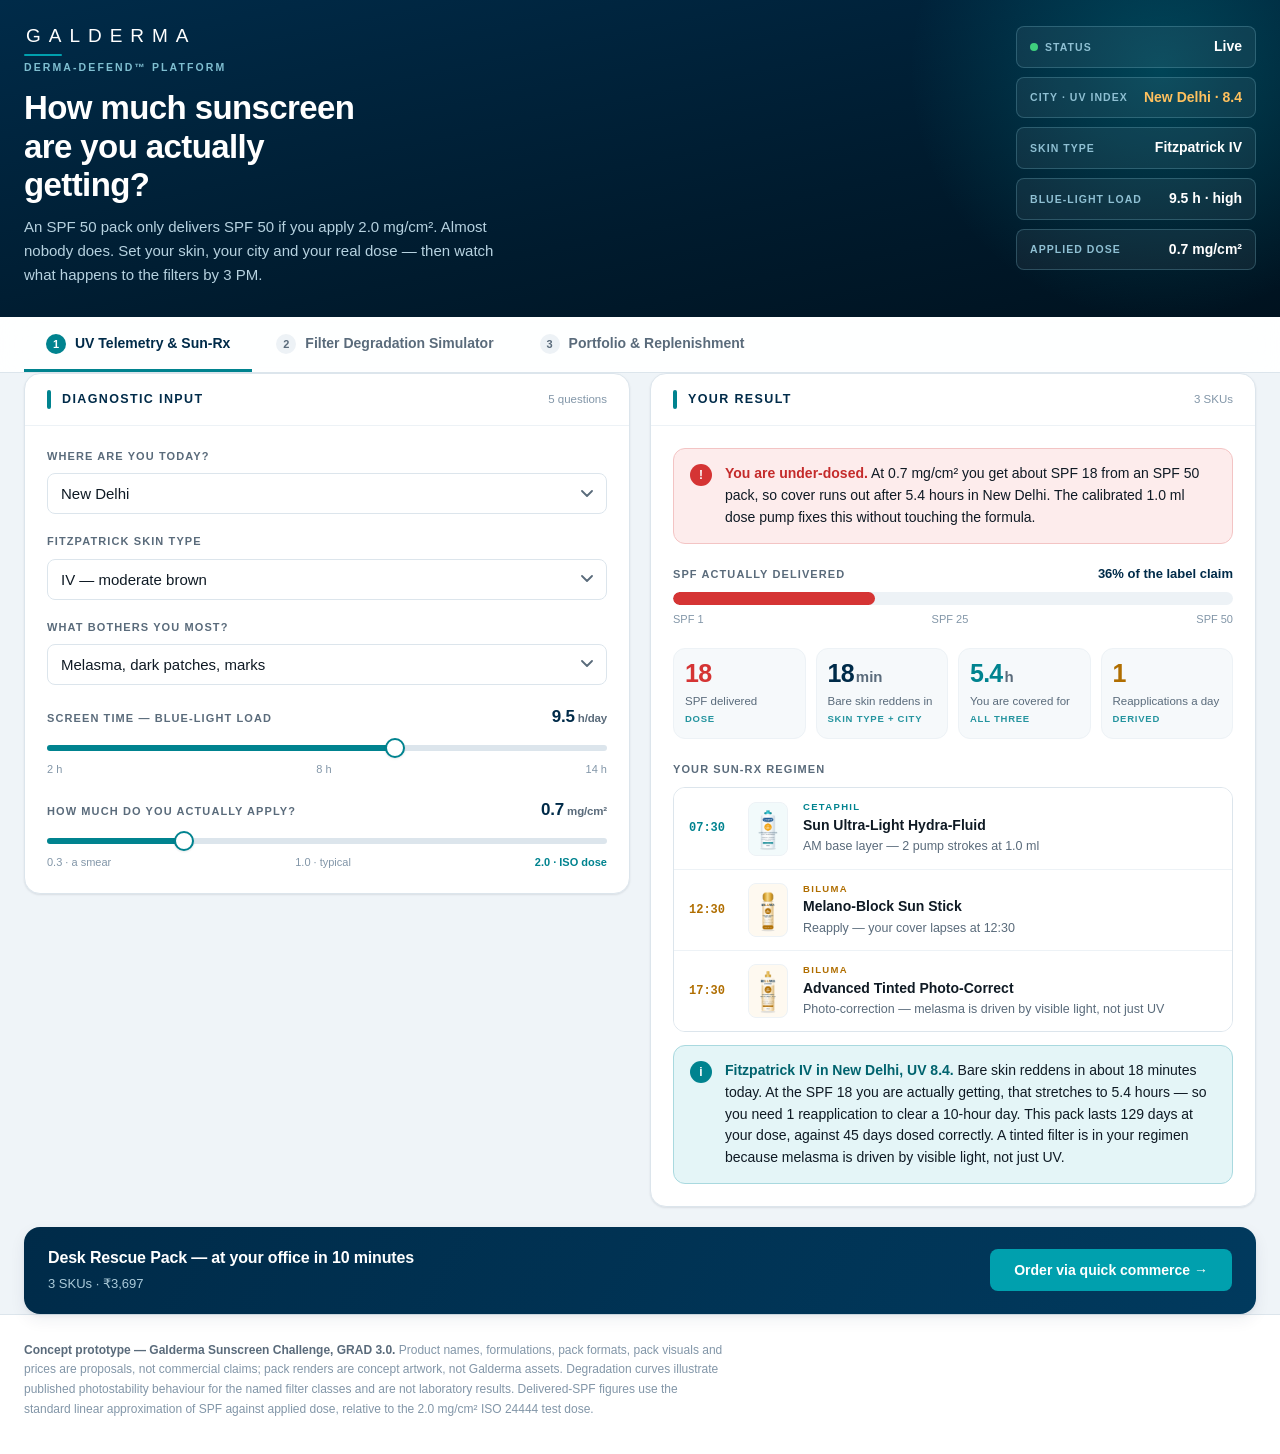
==== commit 18110c06: "Update index.html" ====
--- a/index.html
+++ b/index.html
@@ -116,6 +116,13 @@
 .verdict + .verdict{margin-top:11px}
 .stats{display:grid;grid-template-columns:repeat(3,1fr);gap:12px}
 .stats.two{grid-template-columns:repeat(2,1fr)}
+.stats.four{grid-template-columns:repeat(4,1fr);gap:10px}
+.stats.four .stat{padding:12px 11px}
+.stats.four .n{font-size:25px}
+@media(max-width:1100px){.stats.four{grid-template-columns:repeat(2,1fr)}}
+.stat .l .src{display:inline-block;margin-top:3px;font-size:9.5px;font-weight:700;letter-spacing:.08em;text-transform:uppercase;color:var(--teal-600);opacity:.85}
+.pack .ribbon{position:absolute;top:9px;left:9px;font-size:8.5px;font-weight:800;letter-spacing:.10em;padding:3px 7px;border-radius:var(--r-pill);background:var(--navy-800);color:#fff;opacity:0;transition:.2s var(--ease)}
+.pack.rec .ribbon{opacity:1}
 @media(max-width:520px){.stats{grid-template-columns:1fr 1fr}}
 .stat{background:var(--surface-2);border:1px solid var(--line-soft);border-radius:var(--r-md);padding:14px 15px}
 .stat .n{font-size:29px;font-weight:750;line-height:1;letter-spacing:-.03em;color:var(--navy-800);font-variant-numeric:tabular-nums}
@@ -241,9 +248,10 @@
     </div>
     <div class="telemetry" aria-label="Live telemetry">
       <div class="tchip"><span class="k"><span class="pulse"></span>Status</span><span class="v">Live</span></div>
-      <div class="tchip"><span class="k">City</span><span class="v" id="chipCity">New Delhi</span></div>
-      <div class="tchip"><span class="k">UV Index</span><span class="v hot" id="chipUvi">8.4</span></div>
-      <div class="tchip"><span class="k">Peak window</span><span class="v">11:00–15:00</span></div>
+      <div class="tchip"><span class="k">City · UV index</span><span class="v hot" id="chipCity">New Delhi · 8.4</span></div>
+      <div class="tchip"><span class="k">Skin type</span><span class="v" id="chipSkin">Fitzpatrick IV</span></div>
+      <div class="tchip"><span class="k">Blue-light load</span><span class="v" id="chipHev">9.5 h · high</span></div>
+      <div class="tchip"><span class="k">Applied dose</span><span class="v" id="chipDose">0.7 mg/cm²</span></div>
     </div>
   </div>
 </header>
@@ -314,10 +322,11 @@
           <div class="meter-track"><div class="meter-fill" id="mFill" style="width:36%"></div></div>
           <div class="meter-legend"><span>SPF 1</span><span>SPF 25</span><span>SPF 50</span></div>
         </div>
-        <div class="stats" style="margin-top:20px">
-          <div class="stat"><div class="n red" id="sSpf">18</div><div class="l">SPF you receive from an SPF&nbsp;50 pack</div></div>
-          <div class="stat"><div class="n" id="sPack">129<span class="u">d</span></div><div class="l">Pack life at this dose — 45 d if dosed right</div></div>
-          <div class="stat"><div class="n gold" id="sGap">2.9<span class="u">×</span></div><div class="l">More product needed to hit the label claim</div></div>
+        <div class="stats four" style="margin-top:20px">
+          <div class="stat"><div class="n red" id="sSpf">18</div><div class="l">SPF delivered<br><span class="src">dose</span></div></div>
+          <div class="stat"><div class="n" id="sBare">18<span class="u">min</span></div><div class="l">Bare skin reddens in<br><span class="src">skin type + city</span></div></div>
+          <div class="stat"><div class="n teal" id="sProt">5.4<span class="u">h</span></div><div class="l">You are covered for<br><span class="src">all three</span></div></div>
+          <div class="stat"><div class="n gold" id="sApps">2</div><div class="l">Reapplications a day<br><span class="src">derived</span></div></div>
         </div>
         <h3 style="font-size:11px;font-weight:700;letter-spacing:.10em;text-transform:uppercase;color:var(--ink-500);margin:22px 0 9px">Your Sun-Rx regimen</h3>
         <div class="rx" id="rxList"></div>
@@ -338,7 +347,7 @@
 <section class="panel" id="p2" role="tabpanel" aria-labelledby="t2">
   <div class="cols wide-right">
     <div class="card">
-      <div class="card-h"><span class="bar"></span><h2>UVA-PF retention under stress</h2><span class="aside">ISO 24443</span></div>
+      <div class="card-h"><span class="bar"></span><h2>UVA-PF retention under stress</h2><span class="aside" id="chartAside">ISO 24443 · New Delhi, UV 8.4</span></div>
       <div class="card-b">
         <svg class="chart" viewBox="0 0 640 320" role="img" aria-label="Filter degradation curves over four hours">
           <defs><linearGradient id="gD" x1="0" y1="0" x2="0" y2="1">
@@ -376,8 +385,8 @@
           <div class="stat"><div class="n red" id="rC">31<span class="u">%</span></div><div class="l">Conventional blend UVA-PF retained</div></div>
         </div>
         <div style="margin-top:18px">
-          <div class="verdict good"><span class="ico">✓</span><span><strong>Derma-Defend™ holds.</strong> 94% UVA-PF still there at 240 minutes, under sweat and a 40 °C heat load. Above the therapeutic threshold for the whole working day.</span></div>
-          <div class="verdict bad"><span class="ico">!</span><span><strong>Conventional filters do not.</strong> Octinoxate-led blends drop below threshold at about 150 minutes. Protection ends before the working day does, and nothing on the pack tells you.</span></div>
+          <div class="verdict good"><span class="ico">✓</span><span id="readGood"></span></div>
+          <div class="verdict bad"><span class="ico">!</span><span id="readBad"></span></div>
           <div class="verdict warn"><span class="ico">?</span><span><strong>Why this matters commercially.</strong> India regulates sunscreens as cosmetics. There is no mandatory SPF test protocol, so claims go unpoliced. We publish ours per batch, behind a QR on the pack.</span></div>
         </div>
       </div>
@@ -387,7 +396,7 @@
 
 <section class="panel" id="p3" role="tabpanel" aria-labelledby="t3">
   <div class="card">
-    <div class="card-h"><span class="bar"></span><h2>Derma-Defend™ portfolio</h2><span class="aside">Tap a pack to add or remove it</span></div>
+    <div class="card-h"><span class="bar"></span><h2>Derma-Defend™ portfolio</h2><button class="btn btn-ghost" id="resetBtn" style="margin-left:auto">Reset to my Sun-Rx</button></div>
     <div class="card-b"><div class="packs" id="packs"></div></div>
   </div>
   <div class="cols" style="margin-top:20px">
@@ -493,75 +502,136 @@
   requestAnimationFrame(step);
 }
 
+/* -------- model --------
+   Every control feeds the output:
+     dose   -> delivered SPF, pack life, meter
+     skin   -> bare-skin erythema time (minutes at UV index 1)
+     city   -> UV index, which divides that time and stresses the filters in tab 2
+     screen -> blue-light load, which pulls the tinted SKU into the regimen
+     concern-> which SKU sits in each slot
+   Protection window, reapply cadence and the basket all fall out of the combination.        */
+var SKIN_MIN = { III: 110, IV: 150, V: 210, VI: 300 };  // minutes to erythema at UV index 1
+var SKIN_LBL = { III: "Fitzpatrick III", IV: "Fitzpatrick IV", V: "Fitzpatrick V", VI: "Fitzpatrick VI" };
+var userPickedPacks = false;
+var recommended = [];
+
+function uvi(){ return parseFloat($("fCity").selectedOptions[0].dataset.uvi); }
+function hhmm(m){ m = Math.round(m); var h = Math.floor(m / 60) % 24, k = m % 60; return (h < 10 ? "0" : "") + h + ":" + (k < 10 ? "0" : "") + k; }
+function hevBand(h){ return h >= 9 ? "high" : h >= 6 ? "moderate" : "low"; }
+
+function model(){
+  var dose    = parseFloat($("fDose").value),
+      screen  = parseFloat($("fScreen").value),
+      concern = $("fConcern").value,
+      skin    = $("fSkin").value,
+      u       = uvi();
+
+  var spf    = Math.max(1, Math.round(1 + 49 * dose / 2));   // linear approx vs the 2.0 mg/cm2 ISO dose
+  var bare   = SKIN_MIN[skin] / u;                            // minutes before bare skin reddens
+  var prot   = bare * spf;                                    // minutes of real protection
+  var gap    = Math.max(120, Math.min(300, Math.round(prot / 30) * 30));
+  var apps   = Math.max(1, Math.ceil(600 / gap) - 1);         // reapplications across a 10 h day
+  var pack   = Math.round(45 * 2 / Math.max(dose, 0.3));
+  var tint   = screen >= 6 || concern === "melasma" || skin === "V" || skin === "VI";
+  var why    = concern === "melasma" ? "melasma is driven by visible light, not just UV"
+             : (skin === "V" || skin === "VI") ? "Fitzpatrick " + skin + " carries the highest PIH risk"
+             : "a " + screen.toFixed(1) + " h screen day is a real blue-light load";
+  return { dose:dose, screen:screen, concern:concern, skin:skin, u:u, spf:spf,
+           bare:bare, prot:prot, gap:gap, apps:apps, pack:pack, tint:tint, why:why };
+}
+
 /* -------- panel 1 -------- */
-function uvi(){ return parseFloat($("fCity").selectedOptions[0].dataset.uvi); }
 function renderP1(){
-  var dose = parseFloat($("fDose").value),
-      screen = parseFloat($("fScreen").value),
-      concern = $("fConcern").value, u = uvi();
-
+  var r = model();
   paintRange($("fDose")); paintRange($("fScreen"));
-  $("vDose").innerHTML = dose.toFixed(1) + "<small>mg/cm²</small>";
-  $("vScreen").innerHTML = screen.toFixed(1) + "<small>h/day</small>";
-  $("chipCity").textContent = $("fCity").value;
-  $("chipUvi").textContent = u.toFixed(1);
-
-  var spf = Math.max(1, Math.round(1 + 49 * dose / 2));
-  var pct = Math.round(spf / 50 * 100);
-  animateTo($("sSpf"), spf);
-  animateTo($("sPack"), Math.round(45 * 2 / Math.max(dose, 0.3)));
-  animateTo($("sGap"), 2 / Math.max(dose, 0.3), 1);
+
+  $("vDose").innerHTML   = r.dose.toFixed(1) + "<small>mg/cm²</small>";
+  $("vScreen").innerHTML = r.screen.toFixed(1) + "<small>h/day</small>";
+  $("chipCity").textContent = $("fCity").value + " · " + r.u.toFixed(1);
+  $("chipSkin").textContent = SKIN_LBL[r.skin];
+  $("chipHev").textContent  = r.screen.toFixed(1) + " h · " + hevBand(r.screen);
+  $("chipDose").textContent = r.dose.toFixed(1) + " mg/cm²";
+
+  var pct = Math.round(r.spf / 50 * 100);
+  animateTo($("sSpf"), r.spf);
+  animateTo($("sBare"), Math.round(r.bare));
+  animateTo($("sApps"), r.apps);
   $("mFill").style.width = pct + "%";
   $("mFill").className = "meter-fill" + (pct >= 90 ? " hi" : pct >= 50 ? " mid" : "");
   animateTo($("mPct"), pct);
 
+  var pv = $("sProt"), unit = pv.querySelector(".u");
+  if (r.prot < 90){ unit.textContent = "min"; animateTo(pv, Math.round(r.prot)); }
+  else            { unit.textContent = "h";   animateTo(pv, r.prot / 60, 1); }
+
   var v = $("verdict"), ico = $("verdictIco"), txt = $("verdictTxt");
-  if (dose < 1.2){
+  if (r.dose < 1.2){
     v.className = "verdict bad"; ico.textContent = "!";
-    txt.innerHTML = "<strong>You are under-dosed.</strong> At " + dose.toFixed(1) + " mg/cm² you are getting about SPF " + spf +
-      " from an SPF 50 pack. The calibrated 1.0 ml dose pump fixes this without touching the formula.";
-  } else if (dose < 1.8){
+    txt.innerHTML = "<strong>You are under-dosed.</strong> At " + r.dose.toFixed(1) + " mg/cm² you get about SPF " + r.spf +
+      " from an SPF 50 pack, so cover runs out after " + (r.prot < 90 ? Math.round(r.prot) + " minutes" : (r.prot / 60).toFixed(1) + " hours") +
+      " in " + $("fCity").value + ". The calibrated 1.0 ml dose pump fixes this without touching the formula.";
+  } else if (r.dose < 1.8){
     v.className = "verdict warn"; ico.textContent = "~";
-    txt.innerHTML = "<strong>Close.</strong> About SPF " + spf + " delivered. One more pump stroke gets you to the number on the label.";
+    txt.innerHTML = "<strong>Close.</strong> About SPF " + r.spf + " delivered — roughly " +
+      (r.prot / 60).toFixed(1) + " hours of cover for " + SKIN_LBL[r.skin] + " skin at UV " + r.u.toFixed(1) +
+      ". One more pump stroke reaches the number on the label.";
   } else {
     v.className = "verdict good"; ico.textContent = "✓";
-    txt.innerHTML = "<strong>Correct dose.</strong> SPF " + spf + " delivered — the full labelled protection, exactly as tested.";
+    txt.innerHTML = "<strong>Correct dose.</strong> SPF " + r.spf + " delivered — the full labelled protection, and " +
+      (r.prot / 60).toFixed(1) + " hours of cover in " + $("fCity").value + " today.";
   }
 
-  var base = concern === "oily" ? byId.mc : byId.hf;
-  var mid  = concern === "sensitive" ? byId.am : byId.bs;
-  var eve  = concern === "melasma" ? byId.bt : byId.am;
-  var rows = [
-    ["07:30", base, "AM base layer — 2 pump strokes"],
-    ["13:30", mid,  concern === "sensitive" ? "Midday top-up — 3 mist passes" : "Reapply over makeup — 4 passes"],
-    ["17:30", eve,  concern === "melasma" ? "Evening photo-correction" : "Evening soothe and top-up"]
+  var base    = r.concern === "oily" ? byId.mc : byId.hf;
+  var reapply = r.concern === "sensitive" ? byId.am : byId.bs;
+  var reg = [
+    { t: 450, p: base, d: "AM base layer — 2 pump strokes at 1.0 ml" },
+    { t: 450 + r.gap, p: reapply, d: "Reapply — your cover lapses at " + hhmm(450 + r.gap) }
   ];
-  $("rxList").innerHTML = rows.map(function(r){
-    return '<div class="rx-row' + (r[1].gold ? " gold" : "") + '"><div class="rx-time">' + r[0] + '</div>' +
-      '<div class="rx-thumb"><img src="' + r[1].img + '" alt=""></div>' +
-      '<div class="rx-body"><div class="brand">' + r[1].brand + '</div><div class="nm">' + r[1].nm +
-      '</div><div class="do">' + r[2] + '</div></div></div>';
+  if (r.tint) reg.push({ t: 450 + 2 * r.gap, p: byId.bt, d: "Photo-correction — " + r.why });
+  else if (r.apps >= 2) reg.push({ t: 450 + 2 * r.gap, p: reapply, d: "Second reapplication — the day outlasts your cover" });
+
+  $("rxList").innerHTML = reg.map(function(x){
+    return '<div class="rx-row' + (x.p.gold ? " gold" : "") + '"><div class="rx-time">' + hhmm(x.t) + '</div>' +
+      '<div class="rx-thumb"><img src="' + x.p.img + '" alt=""></div>' +
+      '<div class="rx-body"><div class="brand">' + x.p.brand + '</div><div class="nm">' + x.p.nm +
+      '</div><div class="do">' + x.d + '</div></div></div>';
   }).join("");
 
-  var note;
-  if (concern === "melasma") note = "<strong>Melasma and dark patches.</strong> Iron oxides plus alpha-arbutin work against visible-light melanogenesis, not just UV — which is why the tint matters here.";
-  else if (concern === "oily") note = "<strong>Oily and breakout-prone.</strong> Matte-Control is the base layer; the stick reapplies over the day without pilling or adding shine.";
-  else if (concern === "sensitive") note = "<strong>Reactive skin.</strong> Madecassoside and bisabolol soothe on reapplication, so topping up does not trigger redness.";
-  else note = "<strong>Dry and barrier-compromised.</strong> Ceramide NP plus multi-weight hyaluronic acid hold the base layer for a full 24 hours.";
-  if (screen >= 8) note += " At " + screen.toFixed(1) + " h of screen time a day, blue-light exposure is meaningful — a tinted filter is worth it.";
-  $("rxNote").innerHTML = note;
+  $("rxNote").innerHTML =
+    "<strong>" + SKIN_LBL[r.skin] + " in " + $("fCity").value + ", UV " + r.u.toFixed(1) + ".</strong> " +
+    "Bare skin reddens in about " + Math.round(r.bare) + " minutes today. At the SPF " + r.spf +
+    " you are actually getting, that stretches to " + (r.prot < 90 ? Math.round(r.prot) + " minutes" : (r.prot / 60).toFixed(1) + " hours") +
+    " — so you need " + r.apps + (r.apps === 1 ? " reapplication" : " reapplications") + " to clear a 10-hour day. " +
+    "This pack lasts " + r.pack + " days at your dose, against 45 days dosed correctly. " +
+    (r.tint ? "A tinted filter is in your regimen because " + r.why + "." : "No tint needed at your blue-light load.");
+
+  recommended = reg.map(function(x){ return x.p.id; }).filter(function(v, i, a){ return a.indexOf(v) === i; });
+  if (!userPickedPacks){
+    PACKS.forEach(function(p){ sel[p.id] = recommended.indexOf(p.id) >= 0; });
+  }
+  renderPacks(); renderBasket();
+  updateChartAside();
+  if ($("p2").classList.contains("on")) drawChart(false);
 }
 ["fDose","fScreen","fConcern","fCity","fSkin"].forEach(function(i){
   $(i).addEventListener("input", renderP1);
   $(i).addEventListener("change", renderP1);
 });
 
-/* -------- panel 2 -------- */
+/* -------- panel 2 : the same city drives filter stress -------- */
 var X0 = 58, X1 = 620, Y0 = 252, Y1 = 44;
-function retD(t){ return 100 - 6 * (t / 240); }
-function retC(t){ return 100 - 69 * Math.pow(t / 240, 1.16); }
+function stress(){ return uvi() / 8.4; }
+function retD(t){ return Math.max(2, 100 - 6 * stress() * (t / 240)); }
+function retC(t){ return Math.max(2, 100 - 69 * stress() * Math.pow(t / 240, 1.16)); }
+function crossMin(){                      // when the conventional blend drops under 60% UVA-PF
+  var k = 40 / (69 * stress());
+  if (k >= 1) return null;
+  return Math.round(240 * Math.pow(k, 1 / 1.16) / 5) * 5;
+}
 function px(t){ return X0 + (t / 240) * (X1 - X0); }
 function py(v){ return Y0 - (v / 100) * (Y0 - Y1); }
+function updateChartAside(){ $("chartAside").textContent = "ISO 24443 · " + $("fCity").value + ", UV " + uvi().toFixed(1); }
+
 (function axes(){
   var g = "", yl = "", xl = "";
   [0,25,50,75,100].forEach(function(v){
@@ -577,6 +647,7 @@
   $("threshLine").setAttribute("y1", ty); $("threshLine").setAttribute("y2", ty);
   $("threshTxt").setAttribute("x", X0 + 6); $("threshTxt").setAttribute("y", ty - 7);
 })();
+
 function drawChart(animate){
   var t = parseFloat($("fTime").value);
   paintRange($("fTime"));
@@ -609,21 +680,30 @@
   $("scrubLine").setAttribute("y1", Y1 - 8); $("scrubLine").setAttribute("y2", Y0);
   animateTo($("rD"), Math.round(retD(t)));
   animateTo($("rC"), Math.round(retC(t)));
+
+  var x = crossMin(), city = $("fCity").value;
+  $("readGood").innerHTML = "<strong>Derma-Defend™ holds.</strong> " + Math.round(retD(240)) +
+    "% UVA-PF still there at 240 minutes in " + city + ", under sweat and a 40 °C heat load. Above the therapeutic threshold all day.";
+  $("readBad").innerHTML = "<strong>Conventional filters do not.</strong> " +
+    (x === null ? "They start the day already marginal at this UV index."
+                : "Octinoxate-led blends drop below threshold at about " + x + " minutes in " + city + ", ending at " + Math.round(retC(240)) + "%.") +
+    " Protection stops before the working day does, and nothing on the pack tells you.";
 }
 $("fTime").addEventListener("input", function(){ drawChart(false); });
 
 /* -------- panel 3 -------- */
 function renderPacks(){
   $("packs").innerHTML = PACKS.map(function(p){
-    return '<button type="button" class="pack' + (p.gold ? " gold" : "") + '" data-id="' + p.id +
-      '" aria-pressed="' + (sel[p.id] ? "true" : "false") + '"><span class="tick-badge">✓</span>' +
+    var rec = recommended.indexOf(p.id) >= 0;
+    return '<button type="button" class="pack' + (p.gold ? " gold" : "") + (rec ? " rec" : "") + '" data-id="' + p.id +
+      '" aria-pressed="' + (sel[p.id] ? "true" : "false") + '"><span class="ribbon">FOR YOU</span><span class="tick-badge">✓</span>' +
       '<img src="' + p.img + '" alt="' + p.brand + ' ' + p.nm + '">' +
       '<span class="brand">' + p.brand + '</span><span class="nm">' + p.nm + '</span>' +
       '<span class="meta">' + p.size + ' · ₹' + p.mrp.toLocaleString("en-IN") + '</span>' +
       '<span class="role">' + p.role + '</span></button>';
   }).join("");
   [].slice.call(document.querySelectorAll(".pack")).forEach(function(n){
-    n.onclick = function(){ sel[n.dataset.id] = !sel[n.dataset.id]; renderPacks(); renderBasket(); };
+    n.onclick = function(){ userPickedPacks = true; sel[n.dataset.id] = !sel[n.dataset.id]; renderPacks(); renderBasket(); };
   });
 }
 function renderBasket(){
@@ -640,6 +720,10 @@
   $("orderLine").textContent = n ? n + (n === 1 ? " SKU · ₹" : " SKUs · ₹") + total.toLocaleString("en-IN") : "Nothing selected yet";
   $("asideSku").textContent  = n + (n === 1 ? " SKU" : " SKUs");
 }
+$("resetBtn").onclick = function(){
+  userPickedPacks = false; renderP1();
+  toast("Basket reset to the regimen your inputs generated.");
+};
 
 /* -------- toast + modal -------- */
 var toastT;
@@ -654,7 +738,7 @@
 $("certClose").onclick = function(){ $("certModal").close(); };
 $("certModal").addEventListener("click", function(e){ if (e.target === $("certModal")) $("certModal").close(); });
 
-renderP1(); renderPacks(); renderBasket(); drawChart(false);
+renderP1(); drawChart(false);
 </script>
 </body>
 </html>
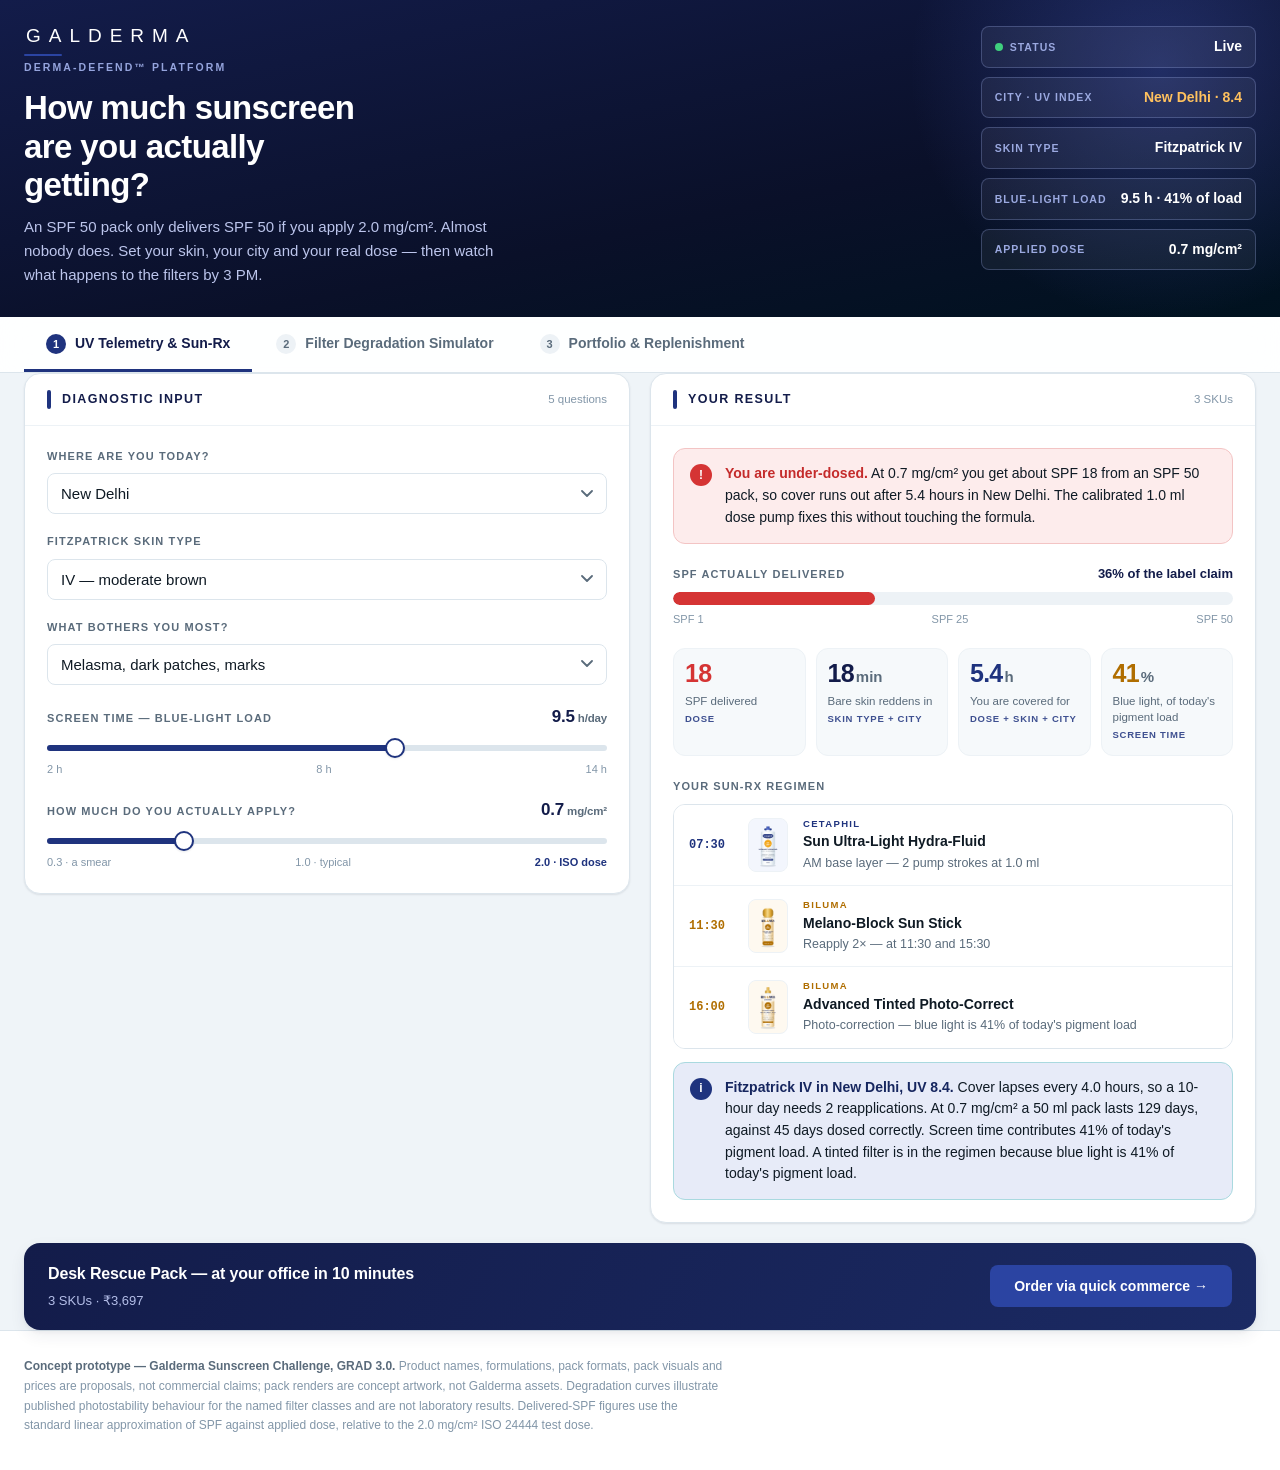
==== commit eb724129: "Update index.html" ====
--- a/index.html
+++ b/index.html
@@ -8,8 +8,10 @@
 <style>
 /* ============================================================ TOKENS ============================================================ */
 :root{
-  --navy-900:#001B2E; --navy-800:#002B49; --navy-700:#013A5E;
-  --teal-700:#00636E; --teal-600:#00838F; --teal-500:#00A0AE; --teal-100:#E4F5F7; --teal-050:#F2FAFB;
+  /* Base brand colour #1F337E with shade variations */
+  --deep-900:#0A1029; --deep-800:#131C4A; --deep-700:#1B2A63;
+  --blue-800:#16265F; --blue-700:#1F337E; --blue-600:#2B44A2; --blue-500:#4A62CE;
+  --blue-100:#E7EBF8; --blue-050:#F3F6FD;
   --gold-700:#8C5600; --gold-600:#B06E00; --gold-500:#D9A02B; --gold-100:#FDF1DC; --gold-050:#FEF9F0;
   --red-600:#C42B2B; --red-500:#D53434; --red-100:#FDECEC;
   --green-600:#0E7A4F; --green-100:#E6F5EE;
@@ -20,7 +22,7 @@
   --sh-1:0 1px 2px rgba(11,42,64,.06), 0 1px 3px rgba(11,42,64,.05);
   --sh-2:0 2px 4px rgba(11,42,64,.05), 0 6px 16px rgba(11,42,64,.07);
   --sh-3:0 10px 30px rgba(11,42,64,.13);
-  --focus:0 0 0 3px rgba(0,131,143,.32);
+  --focus:0 0 0 3px rgba(31,51,126,.30);
   --ease:cubic-bezier(.22,.61,.36,1);
   --sans:"Inter","Segoe UI",-apple-system,BlinkMacSystemFont,Helvetica,Arial,sans-serif;
   --mono:ui-monospace,"SF Mono","Cascadia Mono","Roboto Mono",Menlo,Consolas,monospace;
@@ -31,19 +33,19 @@
 @media(max-width:620px){.wrap{padding:0 16px}}
 
 /* ============================================================ MASTHEAD ============================================================ */
-.masthead{background:linear-gradient(168deg,var(--navy-800) 0%,var(--navy-900) 62%,#00121F 100%);color:#fff;position:relative;overflow:hidden}
+.masthead{background:linear-gradient(168deg,var(--deep-800) 0%,var(--deep-900) 62%,#00121F 100%);color:#fff;position:relative;overflow:hidden}
 .masthead::after{content:"";position:absolute;right:-140px;top:-190px;width:520px;height:520px;border-radius:50%;
-  background:radial-gradient(circle,rgba(0,160,174,.30) 0%,rgba(0,160,174,0) 68%);pointer-events:none}
+  background:radial-gradient(circle,rgba(74,98,206,.34) 0%,rgba(74,98,206,0) 68%);pointer-events:none}
 .mast-inner{position:relative;z-index:1;padding-top:26px;padding-bottom:30px;display:flex;gap:28px;align-items:flex-start;justify-content:space-between;flex-wrap:wrap}
 .wordmark{font-size:19px;font-weight:300;letter-spacing:.42em;color:#fff;line-height:1;padding-left:2px}
-.logo .rule{width:38px;height:2px;background:var(--teal-500);border-radius:2px;margin:9px 0 3px}
-.eyebrow{font-size:10.5px;font-weight:600;letter-spacing:.20em;text-transform:uppercase;color:#7FBFD1}
+.logo .rule{width:38px;height:2px;background:var(--blue-600);border-radius:2px;margin:9px 0 3px}
+.eyebrow{font-size:10.5px;font-weight:600;letter-spacing:.20em;text-transform:uppercase;color:#95A4DD}
 h1{font-size:clamp(22px,3.1vw,33px);font-weight:700;letter-spacing:-.018em;line-height:1.16;margin-top:14px;max-width:19ch}
-.lede{margin-top:11px;font-size:15px;line-height:1.6;color:#B6D2E0;max-width:58ch}
+.lede{margin-top:11px;font-size:15px;line-height:1.6;color:#BCC5EC;max-width:58ch}
 .telemetry{display:flex;flex-direction:column;gap:9px;min-width:240px}
 .tchip{display:flex;align-items:center;justify-content:space-between;gap:14px;background:rgba(255,255,255,.055);
-  border:1px solid rgba(127,191,209,.28);border-radius:var(--r-sm);padding:9px 13px}
-.tchip .k{font-size:10.5px;letter-spacing:.10em;text-transform:uppercase;color:#8FC0D3;font-weight:600;display:flex;align-items:center}
+  border:1px solid rgba(150,166,226,.30);border-radius:var(--r-sm);padding:9px 13px}
+.tchip .k{font-size:10.5px;letter-spacing:.10em;text-transform:uppercase;color:#9BA9E0;font-weight:600;display:flex;align-items:center}
 .tchip .v{font-size:14px;font-weight:700;color:#fff;font-variant-numeric:tabular-nums}
 .tchip .v.hot{color:#FFC15E}
 .pulse{width:8px;height:8px;border-radius:50%;background:#3FD07E;margin-right:7px;box-shadow:0 0 0 0 rgba(63,208,126,.65);animation:pulse 2.4s infinite}
@@ -55,12 +57,12 @@
 .tabs::-webkit-scrollbar{display:none}
 .tab{appearance:none;background:none;border:0;font-family:inherit;cursor:pointer;white-space:nowrap;padding:17px 22px 15px;
   font-size:14px;font-weight:600;color:var(--ink-500);border-bottom:3px solid transparent;transition:color .18s var(--ease),border-color .18s var(--ease)}
-.tab:hover{color:var(--teal-600)}
+.tab:hover{color:var(--blue-700)}
 .tab:focus-visible{outline:none;box-shadow:var(--focus);border-radius:var(--r-sm)}
-.tab[aria-selected="true"]{color:var(--navy-800);border-bottom-color:var(--teal-600)}
+.tab[aria-selected="true"]{color:var(--deep-800);border-bottom-color:var(--blue-700)}
 .tab .num{display:inline-flex;align-items:center;justify-content:center;width:20px;height:20px;border-radius:50%;
   background:var(--line-soft);color:var(--ink-500);font-size:11px;font-weight:700;margin-right:9px;transition:.18s var(--ease)}
-.tab[aria-selected="true"] .num{background:var(--teal-600);color:#fff}
+.tab[aria-selected="true"] .num{background:var(--blue-700);color:#fff}
 
 /* ============================================================ CARDS ============================================================ */
 main{padding:26px 0 60px}
@@ -72,9 +74,9 @@
 @media(max-width:940px){.cols,.cols.wide-right{grid-template-columns:1fr}}
 .card{background:var(--surface);border:1px solid var(--line);border-radius:var(--r-lg);box-shadow:var(--sh-1);overflow:hidden}
 .card-h{display:flex;align-items:center;gap:11px;padding:16px 22px;border-bottom:1px solid var(--line-soft)}
-.card-h .bar{width:4px;height:19px;border-radius:2px;background:var(--teal-600);flex-shrink:0}
+.card-h .bar{width:4px;height:19px;border-radius:2px;background:var(--blue-700);flex-shrink:0}
 .card.gold .card-h .bar{background:var(--gold-600)}
-.card-h h2{font-size:12.5px;font-weight:700;letter-spacing:.11em;text-transform:uppercase;color:var(--navy-800)}
+.card-h h2{font-size:12.5px;font-weight:700;letter-spacing:.11em;text-transform:uppercase;color:var(--deep-800)}
 .card-h .aside{margin-left:auto;font-size:11.5px;color:var(--ink-400);font-weight:500}
 .card-b{padding:22px}
 @media(max-width:620px){.card-b{padding:17px}}
@@ -87,24 +89,24 @@
   transition:border-color .16s var(--ease),box-shadow .16s var(--ease);
   background-image:url("data:image/svg+xml,%3Csvg xmlns='http://www.w3.org/2000/svg' width='12' height='8' viewBox='0 0 12 8'%3E%3Cpath d='M1 1l5 5 5-5' stroke='%235A6B7B' stroke-width='1.8' fill='none' stroke-linecap='round' stroke-linejoin='round'/%3E%3C/svg%3E");
   background-repeat:no-repeat;background-position:right 13px center}
-select:hover{border-color:var(--teal-500)}
-select:focus{outline:none;border-color:var(--teal-600);box-shadow:var(--focus)}
+select:hover{border-color:var(--blue-600)}
+select:focus{outline:none;border-color:var(--blue-700);box-shadow:var(--focus)}
 .slider-head{display:flex;align-items:baseline;justify-content:space-between;margin-bottom:7px;gap:12px}
 .slider-head .lbl{margin:0}
-.slider-head output{font-size:17px;font-weight:700;color:var(--navy-800);font-variant-numeric:tabular-nums;letter-spacing:-.01em;white-space:nowrap}
+.slider-head output{font-size:17px;font-weight:700;color:var(--deep-800);font-variant-numeric:tabular-nums;letter-spacing:-.01em;white-space:nowrap}
 .slider-head output small{font-size:11.5px;font-weight:600;color:var(--ink-500);margin-left:3px}
 input[type=range]{-webkit-appearance:none;appearance:none;width:100%;height:22px;background:transparent;cursor:pointer;display:block}
 input[type=range]::-webkit-slider-runnable-track{height:6px;border-radius:3px;background:var(--trackfill,var(--line))}
 input[type=range]::-moz-range-track{height:6px;border-radius:3px;background:var(--line)}
-input[type=range]::-moz-range-progress{height:6px;border-radius:3px;background:var(--teal-600)}
+input[type=range]::-moz-range-progress{height:6px;border-radius:3px;background:var(--blue-700)}
 input[type=range]::-webkit-slider-thumb{-webkit-appearance:none;width:20px;height:20px;border-radius:50%;background:#fff;
-  border:2.5px solid var(--teal-600);margin-top:-7px;box-shadow:var(--sh-1);transition:transform .14s var(--ease)}
-input[type=range]::-moz-range-thumb{width:20px;height:20px;border-radius:50%;background:#fff;border:2.5px solid var(--teal-600);box-shadow:var(--sh-1)}
+  border:2.5px solid var(--blue-700);margin-top:-7px;box-shadow:var(--sh-1);transition:transform .14s var(--ease)}
+input[type=range]::-moz-range-thumb{width:20px;height:20px;border-radius:50%;background:#fff;border:2.5px solid var(--blue-700);box-shadow:var(--sh-1)}
 input[type=range]:hover::-webkit-slider-thumb{transform:scale(1.12)}
 input[type=range]:focus{outline:none}
 input[type=range]:focus-visible::-webkit-slider-thumb{box-shadow:var(--focus)}
 .scale{display:flex;justify-content:space-between;font-size:11px;color:var(--ink-400);margin-top:2px;font-variant-numeric:tabular-nums}
-.scale .mark{font-weight:600;color:var(--teal-600)}
+.scale .mark{font-weight:600;color:var(--blue-700)}
 
 /* ============================================================ VERDICT + STATS ============================================================ */
 .verdict{display:flex;gap:13px;align-items:flex-start;border-radius:var(--r-md);padding:14px 16px;font-size:14px;line-height:1.55;border:1px solid transparent}
@@ -112,7 +114,7 @@
 .verdict.bad{background:var(--red-100);border-color:#F3C4C4} .verdict.bad .ico{background:var(--red-500)} .verdict.bad strong{color:var(--red-600)}
 .verdict.warn{background:var(--gold-100);border-color:#EBD3A4} .verdict.warn .ico{background:var(--gold-600)} .verdict.warn strong{color:var(--gold-700)}
 .verdict.good{background:var(--green-100);border-color:#B7DFCB} .verdict.good .ico{background:var(--green-600)} .verdict.good strong{color:var(--green-600)}
-.verdict.info{background:var(--teal-100);border-color:#A9D9DF} .verdict.info .ico{background:var(--teal-600)} .verdict.info strong{color:var(--teal-700)}
+.verdict.info{background:var(--blue-100);border-color:#A9D9DF} .verdict.info .ico{background:var(--blue-700)} .verdict.info strong{color:var(--blue-800)}
 .verdict + .verdict{margin-top:11px}
 .stats{display:grid;grid-template-columns:repeat(3,1fr);gap:12px}
 .stats.two{grid-template-columns:repeat(2,1fr)}
@@ -120,19 +122,19 @@
 .stats.four .stat{padding:12px 11px}
 .stats.four .n{font-size:25px}
 @media(max-width:1100px){.stats.four{grid-template-columns:repeat(2,1fr)}}
-.stat .l .src{display:inline-block;margin-top:3px;font-size:9.5px;font-weight:700;letter-spacing:.08em;text-transform:uppercase;color:var(--teal-600);opacity:.85}
-.pack .ribbon{position:absolute;top:9px;left:9px;font-size:8.5px;font-weight:800;letter-spacing:.10em;padding:3px 7px;border-radius:var(--r-pill);background:var(--navy-800);color:#fff;opacity:0;transition:.2s var(--ease)}
+.stat .l .src{display:inline-block;margin-top:3px;font-size:9.5px;font-weight:700;letter-spacing:.08em;text-transform:uppercase;color:var(--blue-700);opacity:.85}
+.pack .ribbon{position:absolute;top:9px;left:9px;font-size:8.5px;font-weight:800;letter-spacing:.10em;padding:3px 7px;border-radius:var(--r-pill);background:var(--deep-800);color:#fff;opacity:0;transition:.2s var(--ease)}
 .pack.rec .ribbon{opacity:1}
 @media(max-width:520px){.stats{grid-template-columns:1fr 1fr}}
 .stat{background:var(--surface-2);border:1px solid var(--line-soft);border-radius:var(--r-md);padding:14px 15px}
-.stat .n{font-size:29px;font-weight:750;line-height:1;letter-spacing:-.03em;color:var(--navy-800);font-variant-numeric:tabular-nums}
-.stat .n.red{color:var(--red-500)} .stat .n.teal{color:var(--teal-600)} .stat .n.gold{color:var(--gold-600)}
+.stat .n{font-size:29px;font-weight:750;line-height:1;letter-spacing:-.03em;color:var(--deep-800);font-variant-numeric:tabular-nums}
+.stat .n.red{color:var(--red-500)} .stat .n.blue{color:var(--blue-700)} .stat .n.gold{color:var(--gold-600)}
 .stat .n .u{font-size:15px;font-weight:600;letter-spacing:0;margin-left:2px;color:var(--ink-500)}
 .stat .l{font-size:11.5px;color:var(--ink-500);margin-top:7px;line-height:1.42}
 .meter{margin:20px 0 6px}
 .meter-top{display:flex;justify-content:space-between;align-items:baseline;margin-bottom:8px;gap:12px}
 .meter-top .t{font-size:11px;font-weight:700;letter-spacing:.10em;text-transform:uppercase;color:var(--ink-500)}
-.meter-top .p{font-size:13px;font-weight:700;color:var(--navy-800);font-variant-numeric:tabular-nums;white-space:nowrap}
+.meter-top .p{font-size:13px;font-weight:700;color:var(--deep-800);font-variant-numeric:tabular-nums;white-space:nowrap}
 .meter-track{height:13px;border-radius:var(--r-pill);background:var(--line-soft);overflow:hidden}
 .meter-fill{height:100%;border-radius:var(--r-pill);background:var(--red-500);transition:width .55s var(--ease),background .3s var(--ease)}
 .meter-fill.mid{background:var(--gold-500)} .meter-fill.hi{background:var(--green-600)}
@@ -142,12 +144,12 @@
 .rx{border:1px solid var(--line);border-radius:var(--r-md);overflow:hidden}
 .rx-row{display:flex;gap:15px;align-items:center;padding:12px 15px;background:var(--surface)}
 .rx-row + .rx-row{border-top:1px solid var(--line-soft)}
-.rx-time{font-family:var(--mono);font-size:12px;font-weight:700;color:var(--teal-600);width:44px;flex-shrink:0}
-.rx-thumb{width:40px;height:54px;flex-shrink:0;display:grid;place-items:center;background:var(--teal-050);border-radius:var(--r-sm);border:1px solid var(--line-soft)}
+.rx-time{font-family:var(--mono);font-size:12px;font-weight:700;color:var(--blue-700);width:44px;flex-shrink:0}
+.rx-thumb{width:40px;height:54px;flex-shrink:0;display:grid;place-items:center;background:var(--blue-050);border-radius:var(--r-sm);border:1px solid var(--line-soft)}
 .rx-row.gold .rx-thumb{background:var(--gold-050)}
 .rx-row.gold .rx-time{color:var(--gold-600)}
 .rx-thumb img{width:100%;height:100%;object-fit:contain;padding:3px}
-.rx-body .brand{font-size:9.5px;font-weight:800;letter-spacing:.14em;color:var(--teal-600)}
+.rx-body .brand{font-size:9.5px;font-weight:800;letter-spacing:.14em;color:var(--blue-700)}
 .rx-row.gold .rx-body .brand{color:var(--gold-600)}
 .rx-body .nm{font-size:14px;font-weight:650;color:var(--ink-900);line-height:1.3;margin-top:1px}
 .rx-body .do{font-size:12.5px;color:var(--ink-500);margin-top:3px}
@@ -158,7 +160,7 @@
 .axis-l{stroke:#B7C6D2;stroke-width:1.2}
 .tick{font-size:10.5px;fill:#8296A8;font-family:var(--sans)}
 .curve{fill:none;stroke-width:3.4;stroke-linecap:round;stroke-linejoin:round}
-.curve.d{stroke:var(--teal-600)} .curve.c{stroke:var(--red-500);stroke-dasharray:8 6}
+.curve.d{stroke:var(--blue-700)} .curve.c{stroke:var(--red-500);stroke-dasharray:8 6}
 .area{opacity:.11}
 .thresh{stroke:var(--gold-600);stroke-width:1.3;stroke-dasharray:4 5}
 .thresh-t{font-size:10px;fill:var(--gold-700);font-weight:600;font-family:var(--sans)}
@@ -176,22 +178,22 @@
 .pack{position:relative;background:var(--surface);border:1.5px solid var(--line);border-radius:var(--r-md);padding:15px 12px 14px;
   text-align:center;cursor:pointer;font-family:inherit;display:flex;flex-direction:column;align-items:center;
   transition:border-color .18s var(--ease),box-shadow .18s var(--ease),transform .18s var(--ease),background .18s var(--ease)}
-.pack:hover{border-color:var(--teal-500);box-shadow:var(--sh-2);transform:translateY(-3px)}
+.pack:hover{border-color:var(--blue-600);box-shadow:var(--sh-2);transform:translateY(-3px)}
 .pack:focus-visible{outline:none;box-shadow:var(--focus)}
-.pack[aria-pressed="true"]{border-color:var(--teal-600);background:var(--teal-050)}
+.pack[aria-pressed="true"]{border-color:var(--blue-700);background:var(--blue-050)}
 .pack.gold[aria-pressed="true"]{border-color:var(--gold-600);background:var(--gold-050)}
-.pack .tick-badge{position:absolute;top:9px;right:9px;width:21px;height:21px;border-radius:50%;background:var(--teal-600);color:#fff;
+.pack .tick-badge{position:absolute;top:9px;right:9px;width:21px;height:21px;border-radius:50%;background:var(--blue-700);color:#fff;
   display:grid;place-items:center;font-size:11px;font-weight:800;opacity:0;transform:scale(.6);transition:.2s var(--ease)}
 .pack.gold .tick-badge{background:var(--gold-600)}
 .pack[aria-pressed="true"] .tick-badge{opacity:1;transform:scale(1)}
 .pack img{width:100%;max-width:88px;height:118px;object-fit:contain}
-.pack .brand{display:inline-block;font-size:9px;font-weight:800;letter-spacing:.13em;padding:3px 9px;border-radius:var(--r-pill);color:#fff;background:var(--teal-600);margin-top:10px}
+.pack .brand{display:inline-block;font-size:9px;font-weight:800;letter-spacing:.13em;padding:3px 9px;border-radius:var(--r-pill);color:#fff;background:var(--blue-700);margin-top:10px}
 .pack.gold .brand{background:var(--gold-600)}
-.pack .nm{font-size:12.5px;font-weight:650;color:var(--navy-800);margin-top:8px;line-height:1.32;min-height:2.6em}
+.pack .nm{font-size:12.5px;font-weight:650;color:var(--deep-800);margin-top:8px;line-height:1.32;min-height:2.6em}
 .pack .meta{font-size:11.5px;color:var(--ink-500);margin-top:5px;font-variant-numeric:tabular-nums}
 .pack .role{font-size:10.5px;color:var(--ink-400);margin-top:3px;font-style:italic}
 table{width:100%;border-collapse:collapse;font-size:13.5px}
-thead th{background:var(--navy-800);color:#fff;text-align:left;padding:10px 13px;font-size:10.5px;font-weight:700;letter-spacing:.09em;text-transform:uppercase}
+thead th{background:var(--deep-800);color:#fff;text-align:left;padding:10px 13px;font-size:10.5px;font-weight:700;letter-spacing:.09em;text-transform:uppercase}
 thead th.r{text-align:right}
 tbody td{padding:11px 13px;border-bottom:1px solid var(--line-soft);color:var(--ink-700)}
 tbody td.r{text-align:right;font-variant-numeric:tabular-nums;font-weight:600;color:var(--ink-900)}
@@ -199,28 +201,28 @@
 tbody tr.empty td{color:var(--ink-400);text-align:center;padding:26px}
 
 /* ============================================================ ACTIONS ============================================================ */
-.actionbar{margin-top:20px;background:linear-gradient(120deg,var(--navy-800),var(--navy-700));border-radius:var(--r-lg);
+.actionbar{margin-top:20px;background:linear-gradient(120deg,var(--deep-800),var(--deep-700));border-radius:var(--r-lg);
   padding:19px 24px;display:flex;align-items:center;justify-content:space-between;gap:20px;flex-wrap:wrap;box-shadow:var(--sh-2)}
 .actionbar .t{color:#fff;font-size:16px;font-weight:650;letter-spacing:-.01em}
-.actionbar .s{color:#AACAD9;font-size:13px;margin-top:4px}
+.actionbar .s{color:#B4BEE8;font-size:13px;margin-top:4px}
 .btn{appearance:none;font-family:inherit;font-size:14px;font-weight:650;cursor:pointer;border:0;border-radius:var(--r-sm);
   padding:13px 24px;display:inline-flex;align-items:center;gap:9px;transition:background .16s var(--ease),transform .12s var(--ease)}
 .btn:active{transform:translateY(1px)}
 .btn:focus-visible{outline:none;box-shadow:var(--focus)}
-.btn-primary{background:var(--teal-500);color:#fff}
-.btn-primary:hover{background:var(--teal-600)}
-.btn-ghost{background:transparent;color:var(--teal-600);border:1px solid var(--line);padding:9px 15px;font-size:12.5px}
-.btn-ghost:hover{border-color:var(--teal-500);background:var(--teal-050)}
-.toast{position:fixed;left:50%;bottom:28px;transform:translate(-50%,22px);z-index:90;background:var(--navy-900);color:#fff;
+.btn-primary{background:var(--blue-600);color:#fff}
+.btn-primary:hover{background:var(--blue-700)}
+.btn-ghost{background:transparent;color:var(--blue-700);border:1px solid var(--line);padding:9px 15px;font-size:12.5px}
+.btn-ghost:hover{border-color:var(--blue-600);background:var(--blue-050)}
+.toast{position:fixed;left:50%;bottom:28px;transform:translate(-50%,22px);z-index:90;background:var(--deep-900);color:#fff;
   padding:14px 22px;border-radius:var(--r-pill);font-size:14px;box-shadow:var(--sh-3);opacity:0;pointer-events:none;
   transition:.3s var(--ease);display:flex;align-items:center;gap:11px;max-width:calc(100vw - 32px)}
 .toast.on{opacity:1;transform:translate(-50%,0)}
 .toast .ok{width:20px;height:20px;border-radius:50%;background:var(--green-600);display:grid;place-items:center;font-size:11px;flex-shrink:0}
 dialog{border:0;border-radius:var(--r-lg);padding:0;max-width:520px;width:calc(100vw - 32px);box-shadow:var(--sh-3);color:var(--ink-900)}
 dialog::backdrop{background:rgba(0,27,46,.55)}
-dialog .dh{background:var(--navy-800);color:#fff;padding:18px 22px;display:flex;justify-content:space-between;align-items:center;gap:14px}
+dialog .dh{background:var(--deep-800);color:#fff;padding:18px 22px;display:flex;justify-content:space-between;align-items:center;gap:14px}
 dialog .dh h3{font-size:13px;font-weight:700;letter-spacing:.09em;text-transform:uppercase}
-dialog .dh button{appearance:none;background:none;border:0;color:#9FC6D8;font-size:22px;line-height:1;cursor:pointer}
+dialog .dh button{appearance:none;background:none;border:0;color:#A9B4E4;font-size:22px;line-height:1;cursor:pointer}
 dialog .dh button:hover{color:#fff}
 dialog .db{padding:22px;font-size:14px;line-height:1.6}
 .certrow{display:flex;justify-content:space-between;gap:16px;padding:9px 0;border-bottom:1px solid var(--line-soft);font-size:13.5px}
@@ -325,8 +327,8 @@
         <div class="stats four" style="margin-top:20px">
           <div class="stat"><div class="n red" id="sSpf">18</div><div class="l">SPF delivered<br><span class="src">dose</span></div></div>
           <div class="stat"><div class="n" id="sBare">18<span class="u">min</span></div><div class="l">Bare skin reddens in<br><span class="src">skin type + city</span></div></div>
-          <div class="stat"><div class="n teal" id="sProt">5.4<span class="u">h</span></div><div class="l">You are covered for<br><span class="src">all three</span></div></div>
-          <div class="stat"><div class="n gold" id="sApps">2</div><div class="l">Reapplications a day<br><span class="src">derived</span></div></div>
+          <div class="stat"><div class="n blue" id="sProt">5.4<span class="u">h</span></div><div class="l">You are covered for<br><span class="src">dose + skin + city</span></div></div>
+          <div class="stat"><div class="n gold" id="sHev">41<span class="u">%</span></div><div class="l">Blue light, of today's pigment load<br><span class="src">screen time</span></div></div>
         </div>
         <h3 style="font-size:11px;font-weight:700;letter-spacing:.10em;text-transform:uppercase;color:var(--ink-500);margin:22px 0 9px">Your Sun-Rx regimen</h3>
         <div class="rx" id="rxList"></div>
@@ -351,7 +353,7 @@
       <div class="card-b">
         <svg class="chart" viewBox="0 0 640 320" role="img" aria-label="Filter degradation curves over four hours">
           <defs><linearGradient id="gD" x1="0" y1="0" x2="0" y2="1">
-            <stop offset="0%" stop-color="#00838F"/><stop offset="100%" stop-color="#00838F" stop-opacity="0"/></linearGradient></defs>
+            <stop offset="0%" stop-color="#1F337E"/><stop offset="100%" stop-color="#1F337E" stop-opacity="0"/></linearGradient></defs>
           <g id="gridG"></g><g id="ylab"></g>
           <line class="axis-l" x1="58" y1="252" x2="620" y2="252"/>
           <g id="xlab"></g>
@@ -362,10 +364,10 @@
           <path class="curve d" id="curveD"/>
           <line class="scrub" id="scrubLine"/>
           <circle class="dot" id="dotC" r="6" fill="#D53434"/>
-          <circle class="dot" id="dotD" r="6" fill="#00838F"/>
+          <circle class="dot" id="dotD" r="6" fill="#1F337E"/>
         </svg>
         <div class="legend">
-          <span><i style="background:#00838F"></i>Derma-Defend™ — Tinosorb S/M + Uvinul A Plus</span>
+          <span><i style="background:#1F337E"></i>Derma-Defend™ — Tinosorb S/M + Uvinul A Plus</span>
           <span><i class="dash"></i>Conventional octinoxate blend</span>
         </div>
         <div class="field" style="margin-top:22px">
@@ -452,11 +454,11 @@
 var reduce = window.matchMedia("(prefers-reduced-motion: reduce)").matches;
 
 var PACKS = [
-  {id:"hf", img:"[data-uri]", brand:"CETAPHIL", nm:"Sun Ultra-Light Hydra-Fluid",   size:"50 ml", mrp:999,  days:45, role:"Volume driver", gold:false},
-  {id:"mc", img:"[data-uri]", brand:"CETAPHIL", nm:"Sun Matte-Control Gel-Cream",   size:"50 g",  mrp:1049, days:45, role:"Volume driver", gold:false},
-  {id:"bt", img:"[data-uri]", brand:"BILUMA",   nm:"Advanced Tinted Photo-Correct", size:"40 ml", mrp:1499, days:50, role:"Margin engine", gold:true},
-  {id:"bs", img:"[data-uri]", brand:"BILUMA",   nm:"Melano-Block Sun Stick",        size:"20 g",  mrp:1199, days:60, role:"Margin engine", gold:true},
-  {id:"am", img:"[data-uri]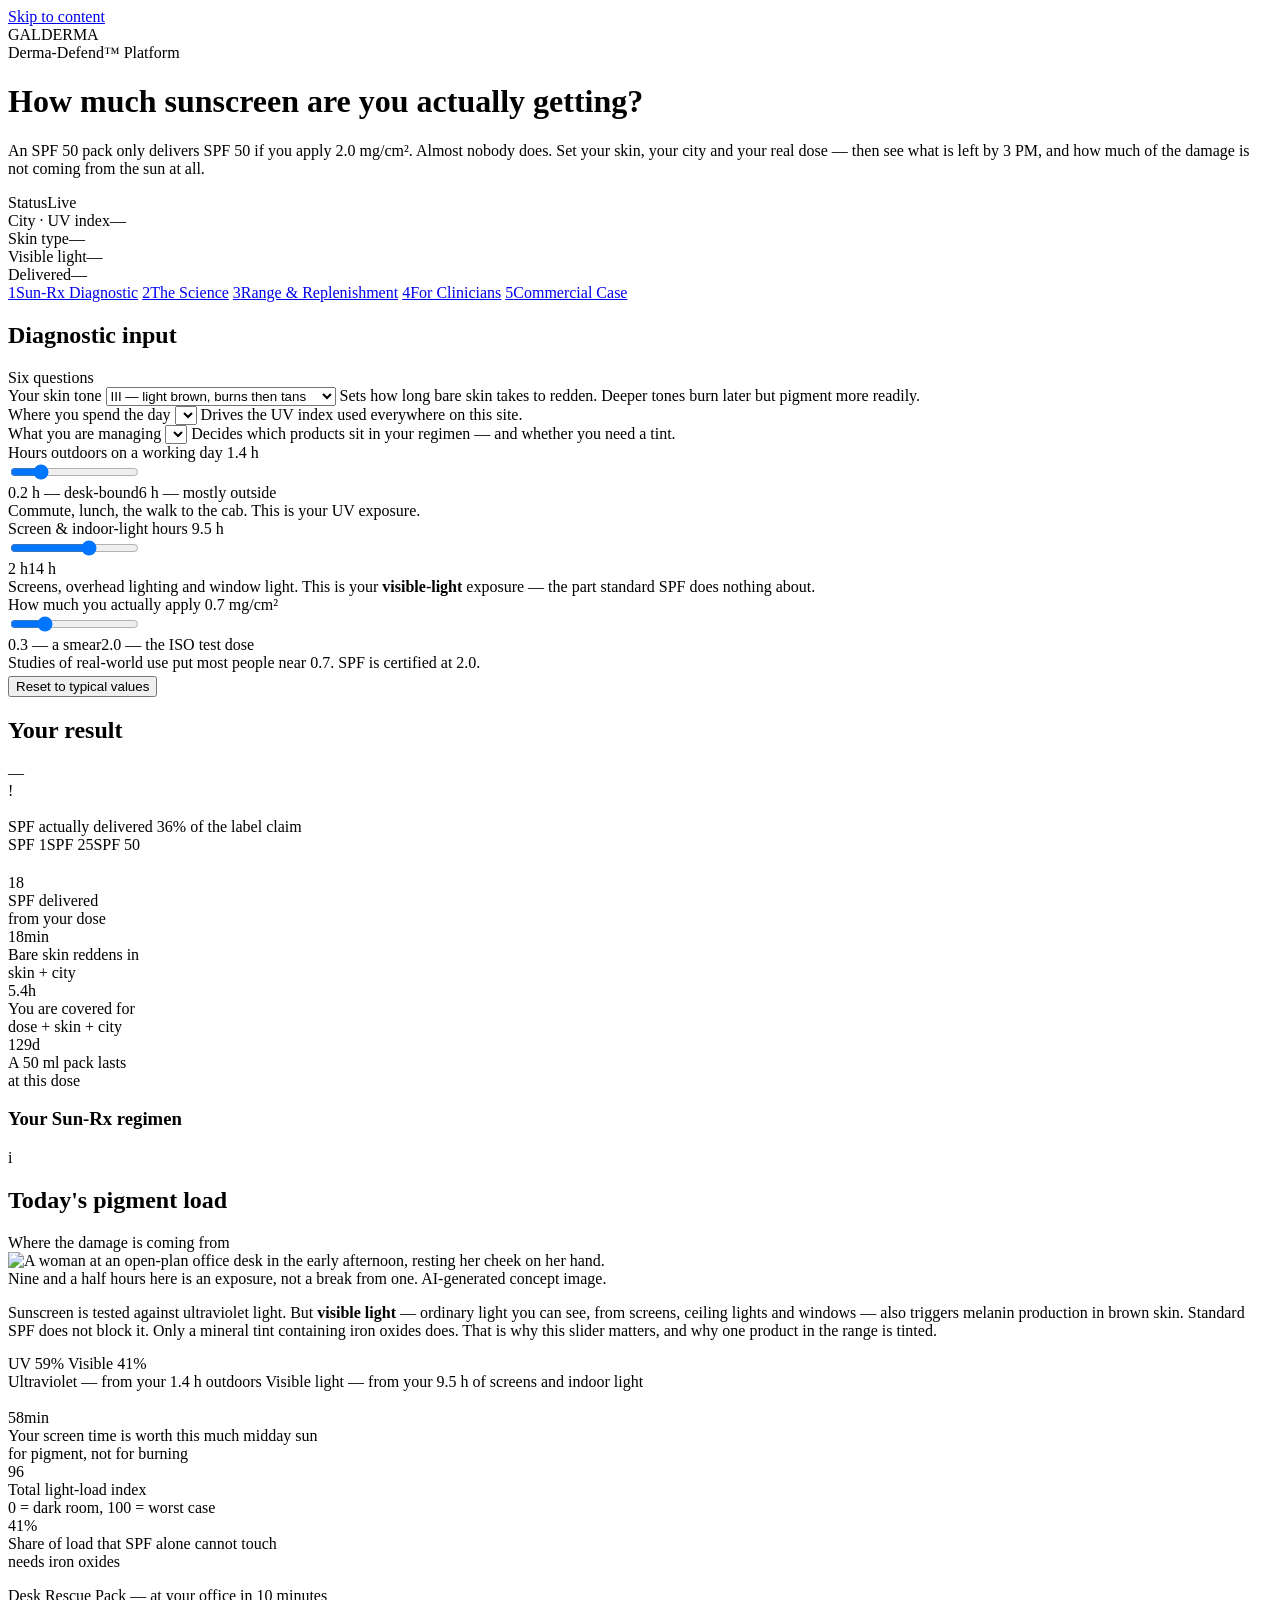
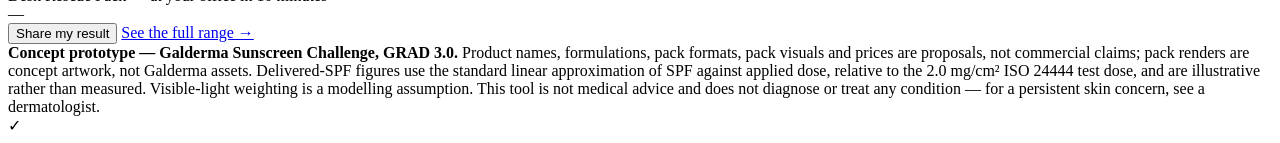
==== commit 14ea0b5a: "Add files via upload" ====
--- a/index.html
+++ b/index.html
@@ -3,768 +3,404 @@
 <head>
 <meta charset="utf-8"/>
 <meta name="viewport" content="width=device-width, initial-scale=1"/>
-<title>Galderma Derma-Defend™ Portal — UV Telemetry &amp; Filter Simulator</title>
-<meta name="description" content="Interactive prototype: see how much SPF your sunscreen actually delivers, how photostable your filters are at hour four, and which Derma-Defend regimen fits your skin."/>
-<style>
-/* ============================================================ TOKENS ============================================================ */
-:root{
-  /* Base brand colour #1F337E with shade variations */
-  --deep-900:#0A1029; --deep-800:#131C4A; --deep-700:#1B2A63;
-  --blue-800:#16265F; --blue-700:#1F337E; --blue-600:#2B44A2; --blue-500:#4A62CE;
-  --blue-100:#E7EBF8; --blue-050:#F3F6FD;
-  --gold-700:#8C5600; --gold-600:#B06E00; --gold-500:#D9A02B; --gold-100:#FDF1DC; --gold-050:#FEF9F0;
-  --red-600:#C42B2B; --red-500:#D53434; --red-100:#FDECEC;
-  --green-600:#0E7A4F; --green-100:#E6F5EE;
-  --ink-900:#0F1A24; --ink-700:#2A3A48; --ink-500:#5A6B7B; --ink-400:#8296A8;
-  --line:#DCE5EC; --line-soft:#EDF2F6;
-  --bg:#EFF4F8; --surface:#FFFFFF; --surface-2:#F6F9FB;
-  --r-sm:8px; --r-md:12px; --r-lg:16px; --r-pill:999px;
-  --sh-1:0 1px 2px rgba(11,42,64,.06), 0 1px 3px rgba(11,42,64,.05);
-  --sh-2:0 2px 4px rgba(11,42,64,.05), 0 6px 16px rgba(11,42,64,.07);
-  --sh-3:0 10px 30px rgba(11,42,64,.13);
-  --focus:0 0 0 3px rgba(31,51,126,.30);
-  --ease:cubic-bezier(.22,.61,.36,1);
-  --sans:"Inter","Segoe UI",-apple-system,BlinkMacSystemFont,Helvetica,Arial,sans-serif;
-  --mono:ui-monospace,"SF Mono","Cascadia Mono","Roboto Mono",Menlo,Consolas,monospace;
-}
-*,*::before,*::after{box-sizing:border-box;margin:0;padding:0}
-body{font-family:var(--sans);background:var(--bg);color:var(--ink-900);font-size:16px;line-height:1.55;-webkit-font-smoothing:antialiased}
-.wrap{max-width:1280px;margin:0 auto;padding:0 24px}
-@media(max-width:620px){.wrap{padding:0 16px}}
-
-/* ============================================================ MASTHEAD ============================================================ */
-.masthead{background:linear-gradient(168deg,var(--deep-800) 0%,var(--deep-900) 62%,#00121F 100%);color:#fff;position:relative;overflow:hidden}
-.masthead::after{content:"";position:absolute;right:-140px;top:-190px;width:520px;height:520px;border-radius:50%;
-  background:radial-gradient(circle,rgba(74,98,206,.34) 0%,rgba(74,98,206,0) 68%);pointer-events:none}
-.mast-inner{position:relative;z-index:1;padding-top:26px;padding-bottom:30px;display:flex;gap:28px;align-items:flex-start;justify-content:space-between;flex-wrap:wrap}
-.wordmark{font-size:19px;font-weight:300;letter-spacing:.42em;color:#fff;line-height:1;padding-left:2px}
-.logo .rule{width:38px;height:2px;background:var(--blue-600);border-radius:2px;margin:9px 0 3px}
-.eyebrow{font-size:10.5px;font-weight:600;letter-spacing:.20em;text-transform:uppercase;color:#95A4DD}
-h1{font-size:clamp(22px,3.1vw,33px);font-weight:700;letter-spacing:-.018em;line-height:1.16;margin-top:14px;max-width:19ch}
-.lede{margin-top:11px;font-size:15px;line-height:1.6;color:#BCC5EC;max-width:58ch}
-.telemetry{display:flex;flex-direction:column;gap:9px;min-width:240px}
-.tchip{display:flex;align-items:center;justify-content:space-between;gap:14px;background:rgba(255,255,255,.055);
-  border:1px solid rgba(150,166,226,.30);border-radius:var(--r-sm);padding:9px 13px}
-.tchip .k{font-size:10.5px;letter-spacing:.10em;text-transform:uppercase;color:#9BA9E0;font-weight:600;display:flex;align-items:center}
-.tchip .v{font-size:14px;font-weight:700;color:#fff;font-variant-numeric:tabular-nums}
-.tchip .v.hot{color:#FFC15E}
-.pulse{width:8px;height:8px;border-radius:50%;background:#3FD07E;margin-right:7px;box-shadow:0 0 0 0 rgba(63,208,126,.65);animation:pulse 2.4s infinite}
-@keyframes pulse{70%{box-shadow:0 0 0 9px rgba(63,208,126,0)}100%{box-shadow:0 0 0 0 rgba(63,208,126,0)}}
-
-/* ============================================================ TABS ============================================================ */
-.tabbar{position:sticky;top:0;z-index:40;background:rgba(255,255,255,.92);backdrop-filter:blur(14px);border-bottom:1px solid var(--line)}
-.tabs{display:flex;gap:2px;overflow-x:auto;scrollbar-width:none}
-.tabs::-webkit-scrollbar{display:none}
-.tab{appearance:none;background:none;border:0;font-family:inherit;cursor:pointer;white-space:nowrap;padding:17px 22px 15px;
-  font-size:14px;font-weight:600;color:var(--ink-500);border-bottom:3px solid transparent;transition:color .18s var(--ease),border-color .18s var(--ease)}
-.tab:hover{color:var(--blue-700)}
-.tab:focus-visible{outline:none;box-shadow:var(--focus);border-radius:var(--r-sm)}
-.tab[aria-selected="true"]{color:var(--deep-800);border-bottom-color:var(--blue-700)}
-.tab .num{display:inline-flex;align-items:center;justify-content:center;width:20px;height:20px;border-radius:50%;
-  background:var(--line-soft);color:var(--ink-500);font-size:11px;font-weight:700;margin-right:9px;transition:.18s var(--ease)}
-.tab[aria-selected="true"] .num{background:var(--blue-700);color:#fff}
-
-/* ============================================================ CARDS ============================================================ */
-main{padding:26px 0 60px}
-.panel{display:none}
-.panel.on{display:block;animation:rise .34s var(--ease) both}
-@keyframes rise{from{opacity:0;transform:translateY(9px)}to{opacity:1;transform:none}}
-.cols{display:grid;grid-template-columns:1fr 1fr;gap:20px;align-items:start}
-.cols.wide-right{grid-template-columns:.92fr 1.08fr}
-@media(max-width:940px){.cols,.cols.wide-right{grid-template-columns:1fr}}
-.card{background:var(--surface);border:1px solid var(--line);border-radius:var(--r-lg);box-shadow:var(--sh-1);overflow:hidden}
-.card-h{display:flex;align-items:center;gap:11px;padding:16px 22px;border-bottom:1px solid var(--line-soft)}
-.card-h .bar{width:4px;height:19px;border-radius:2px;background:var(--blue-700);flex-shrink:0}
-.card.gold .card-h .bar{background:var(--gold-600)}
-.card-h h2{font-size:12.5px;font-weight:700;letter-spacing:.11em;text-transform:uppercase;color:var(--deep-800)}
-.card-h .aside{margin-left:auto;font-size:11.5px;color:var(--ink-400);font-weight:500}
-.card-b{padding:22px}
-@media(max-width:620px){.card-b{padding:17px}}
-
-/* ============================================================ FORM ============================================================ */
-.field + .field{margin-top:19px}
-.field > label,.field .lbl{display:block;font-size:11px;font-weight:700;letter-spacing:.10em;text-transform:uppercase;color:var(--ink-500);margin-bottom:8px}
-select{width:100%;font-family:inherit;font-size:15px;color:var(--ink-900);background-color:var(--surface);
-  border:1px solid var(--line);border-radius:var(--r-sm);padding:11px 38px 11px 13px;cursor:pointer;appearance:none;
-  transition:border-color .16s var(--ease),box-shadow .16s var(--ease);
-  background-image:url("data:image/svg+xml,%3Csvg xmlns='http://www.w3.org/2000/svg' width='12' height='8' viewBox='0 0 12 8'%3E%3Cpath d='M1 1l5 5 5-5' stroke='%235A6B7B' stroke-width='1.8' fill='none' stroke-linecap='round' stroke-linejoin='round'/%3E%3C/svg%3E");
-  background-repeat:no-repeat;background-position:right 13px center}
-select:hover{border-color:var(--blue-600)}
-select:focus{outline:none;border-color:var(--blue-700);box-shadow:var(--focus)}
-.slider-head{display:flex;align-items:baseline;justify-content:space-between;margin-bottom:7px;gap:12px}
-.slider-head .lbl{margin:0}
-.slider-head output{font-size:17px;font-weight:700;color:var(--deep-800);font-variant-numeric:tabular-nums;letter-spacing:-.01em;white-space:nowrap}
-.slider-head output small{font-size:11.5px;font-weight:600;color:var(--ink-500);margin-left:3px}
-input[type=range]{-webkit-appearance:none;appearance:none;width:100%;height:22px;background:transparent;cursor:pointer;display:block}
-input[type=range]::-webkit-slider-runnable-track{height:6px;border-radius:3px;background:var(--trackfill,var(--line))}
-input[type=range]::-moz-range-track{height:6px;border-radius:3px;background:var(--line)}
-input[type=range]::-moz-range-progress{height:6px;border-radius:3px;background:var(--blue-700)}
-input[type=range]::-webkit-slider-thumb{-webkit-appearance:none;width:20px;height:20px;border-radius:50%;background:#fff;
-  border:2.5px solid var(--blue-700);margin-top:-7px;box-shadow:var(--sh-1);transition:transform .14s var(--ease)}
-input[type=range]::-moz-range-thumb{width:20px;height:20px;border-radius:50%;background:#fff;border:2.5px solid var(--blue-700);box-shadow:var(--sh-1)}
-input[type=range]:hover::-webkit-slider-thumb{transform:scale(1.12)}
-input[type=range]:focus{outline:none}
-input[type=range]:focus-visible::-webkit-slider-thumb{box-shadow:var(--focus)}
-.scale{display:flex;justify-content:space-between;font-size:11px;color:var(--ink-400);margin-top:2px;font-variant-numeric:tabular-nums}
-.scale .mark{font-weight:600;color:var(--blue-700)}
-
-/* ============================================================ VERDICT + STATS ============================================================ */
-.verdict{display:flex;gap:13px;align-items:flex-start;border-radius:var(--r-md);padding:14px 16px;font-size:14px;line-height:1.55;border:1px solid transparent}
-.verdict .ico{width:22px;height:22px;border-radius:50%;flex-shrink:0;display:grid;place-items:center;font-size:12px;font-weight:800;color:#fff;margin-top:1px}
-.verdict.bad{background:var(--red-100);border-color:#F3C4C4} .verdict.bad .ico{background:var(--red-500)} .verdict.bad strong{color:var(--red-600)}
-.verdict.warn{background:var(--gold-100);border-color:#EBD3A4} .verdict.warn .ico{background:var(--gold-600)} .verdict.warn strong{color:var(--gold-700)}
-.verdict.good{background:var(--green-100);border-color:#B7DFCB} .verdict.good .ico{background:var(--green-600)} .verdict.good strong{color:var(--green-600)}
-.verdict.info{background:var(--blue-100);border-color:#A9D9DF} .verdict.info .ico{background:var(--blue-700)} .verdict.info strong{color:var(--blue-800)}
-.verdict + .verdict{margin-top:11px}
-.stats{display:grid;grid-template-columns:repeat(3,1fr);gap:12px}
-.stats.two{grid-template-columns:repeat(2,1fr)}
-.stats.four{grid-template-columns:repeat(4,1fr);gap:10px}
-.stats.four .stat{padding:12px 11px}
-.stats.four .n{font-size:25px}
-@media(max-width:1100px){.stats.four{grid-template-columns:repeat(2,1fr)}}
-.stat .l .src{display:inline-block;margin-top:3px;font-size:9.5px;font-weight:700;letter-spacing:.08em;text-transform:uppercase;color:var(--blue-700);opacity:.85}
-.pack .ribbon{position:absolute;top:9px;left:9px;font-size:8.5px;font-weight:800;letter-spacing:.10em;padding:3px 7px;border-radius:var(--r-pill);background:var(--deep-800);color:#fff;opacity:0;transition:.2s var(--ease)}
-.pack.rec .ribbon{opacity:1}
-@media(max-width:520px){.stats{grid-template-columns:1fr 1fr}}
-.stat{background:var(--surface-2);border:1px solid var(--line-soft);border-radius:var(--r-md);padding:14px 15px}
-.stat .n{font-size:29px;font-weight:750;line-height:1;letter-spacing:-.03em;color:var(--deep-800);font-variant-numeric:tabular-nums}
-.stat .n.red{color:var(--red-500)} .stat .n.blue{color:var(--blue-700)} .stat .n.gold{color:var(--gold-600)}
-.stat .n .u{font-size:15px;font-weight:600;letter-spacing:0;margin-left:2px;color:var(--ink-500)}
-.stat .l{font-size:11.5px;color:var(--ink-500);margin-top:7px;line-height:1.42}
-.meter{margin:20px 0 6px}
-.meter-top{display:flex;justify-content:space-between;align-items:baseline;margin-bottom:8px;gap:12px}
-.meter-top .t{font-size:11px;font-weight:700;letter-spacing:.10em;text-transform:uppercase;color:var(--ink-500)}
-.meter-top .p{font-size:13px;font-weight:700;color:var(--deep-800);font-variant-numeric:tabular-nums;white-space:nowrap}
-.meter-track{height:13px;border-radius:var(--r-pill);background:var(--line-soft);overflow:hidden}
-.meter-fill{height:100%;border-radius:var(--r-pill);background:var(--red-500);transition:width .55s var(--ease),background .3s var(--ease)}
-.meter-fill.mid{background:var(--gold-500)} .meter-fill.hi{background:var(--green-600)}
-.meter-legend{display:flex;justify-content:space-between;font-size:11px;color:var(--ink-400);margin-top:6px}
-
-/* ============================================================ Rx ============================================================ */
-.rx{border:1px solid var(--line);border-radius:var(--r-md);overflow:hidden}
-.rx-row{display:flex;gap:15px;align-items:center;padding:12px 15px;background:var(--surface)}
-.rx-row + .rx-row{border-top:1px solid var(--line-soft)}
-.rx-time{font-family:var(--mono);font-size:12px;font-weight:700;color:var(--blue-700);width:44px;flex-shrink:0}
-.rx-thumb{width:40px;height:54px;flex-shrink:0;display:grid;place-items:center;background:var(--blue-050);border-radius:var(--r-sm);border:1px solid var(--line-soft)}
-.rx-row.gold .rx-thumb{background:var(--gold-050)}
-.rx-row.gold .rx-time{color:var(--gold-600)}
-.rx-thumb img{width:100%;height:100%;object-fit:contain;padding:3px}
-.rx-body .brand{font-size:9.5px;font-weight:800;letter-spacing:.14em;color:var(--blue-700)}
-.rx-row.gold .rx-body .brand{color:var(--gold-600)}
-.rx-body .nm{font-size:14px;font-weight:650;color:var(--ink-900);line-height:1.3;margin-top:1px}
-.rx-body .do{font-size:12.5px;color:var(--ink-500);margin-top:3px}
-
-/* ============================================================ CHART ============================================================ */
-svg.chart{width:100%;height:auto;display:block;overflow:visible}
-.grid-l{stroke:#EDF2F6;stroke-width:1}
-.axis-l{stroke:#B7C6D2;stroke-width:1.2}
-.tick{font-size:10.5px;fill:#8296A8;font-family:var(--sans)}
-.curve{fill:none;stroke-width:3.4;stroke-linecap:round;stroke-linejoin:round}
-.curve.d{stroke:var(--blue-700)} .curve.c{stroke:var(--red-500);stroke-dasharray:8 6}
-.area{opacity:.11}
-.thresh{stroke:var(--gold-600);stroke-width:1.3;stroke-dasharray:4 5}
-.thresh-t{font-size:10px;fill:var(--gold-700);font-weight:600;font-family:var(--sans)}
-.dot{stroke:#fff;stroke-width:2.5}
-.scrub{stroke:#8296A8;stroke-width:1;stroke-dasharray:3 4}
-.legend{display:flex;gap:22px;flex-wrap:wrap;margin-top:15px;font-size:12.5px;color:var(--ink-700)}
-.legend span{display:flex;align-items:center;gap:8px}
-.legend i{width:17px;height:3.4px;border-radius:2px;display:inline-block}
-.legend i.dash{background:repeating-linear-gradient(90deg,var(--red-500) 0 5px,transparent 5px 9px)}
-
-/* ============================================================ PORTFOLIO ============================================================ */
-.packs{display:grid;grid-template-columns:repeat(5,1fr);gap:13px}
-@media(max-width:1040px){.packs{grid-template-columns:repeat(3,1fr)}}
-@media(max-width:660px){.packs{grid-template-columns:repeat(2,1fr)}}
-.pack{position:relative;background:var(--surface);border:1.5px solid var(--line);border-radius:var(--r-md);padding:15px 12px 14px;
-  text-align:center;cursor:pointer;font-family:inherit;display:flex;flex-direction:column;align-items:center;
-  transition:border-color .18s var(--ease),box-shadow .18s var(--ease),transform .18s var(--ease),background .18s var(--ease)}
-.pack:hover{border-color:var(--blue-600);box-shadow:var(--sh-2);transform:translateY(-3px)}
-.pack:focus-visible{outline:none;box-shadow:var(--focus)}
-.pack[aria-pressed="true"]{border-color:var(--blue-700);background:var(--blue-050)}
-.pack.gold[aria-pressed="true"]{border-color:var(--gold-600);background:var(--gold-050)}
-.pack .tick-badge{position:absolute;top:9px;right:9px;width:21px;height:21px;border-radius:50%;background:var(--blue-700);color:#fff;
-  display:grid;place-items:center;font-size:11px;font-weight:800;opacity:0;transform:scale(.6);transition:.2s var(--ease)}
-.pack.gold .tick-badge{background:var(--gold-600)}
-.pack[aria-pressed="true"] .tick-badge{opacity:1;transform:scale(1)}
-.pack img{width:100%;max-width:88px;height:118px;object-fit:contain}
-.pack .brand{display:inline-block;font-size:9px;font-weight:800;letter-spacing:.13em;padding:3px 9px;border-radius:var(--r-pill);color:#fff;background:var(--blue-700);margin-top:10px}
-.pack.gold .brand{background:var(--gold-600)}
-.pack .nm{font-size:12.5px;font-weight:650;color:var(--deep-800);margin-top:8px;line-height:1.32;min-height:2.6em}
-.pack .meta{font-size:11.5px;color:var(--ink-500);margin-top:5px;font-variant-numeric:tabular-nums}
-.pack .role{font-size:10.5px;color:var(--ink-400);margin-top:3px;font-style:italic}
-table{width:100%;border-collapse:collapse;font-size:13.5px}
-thead th{background:var(--deep-800);color:#fff;text-align:left;padding:10px 13px;font-size:10.5px;font-weight:700;letter-spacing:.09em;text-transform:uppercase}
-thead th.r{text-align:right}
-tbody td{padding:11px 13px;border-bottom:1px solid var(--line-soft);color:var(--ink-700)}
-tbody td.r{text-align:right;font-variant-numeric:tabular-nums;font-weight:600;color:var(--ink-900)}
-tbody tr:last-child td{border-bottom:0}
-tbody tr.empty td{color:var(--ink-400);text-align:center;padding:26px}
-
-/* ============================================================ ACTIONS ============================================================ */
-.actionbar{margin-top:20px;background:linear-gradient(120deg,var(--deep-800),var(--deep-700));border-radius:var(--r-lg);
-  padding:19px 24px;display:flex;align-items:center;justify-content:space-between;gap:20px;flex-wrap:wrap;box-shadow:var(--sh-2)}
-.actionbar .t{color:#fff;font-size:16px;font-weight:650;letter-spacing:-.01em}
-.actionbar .s{color:#B4BEE8;font-size:13px;margin-top:4px}
-.btn{appearance:none;font-family:inherit;font-size:14px;font-weight:650;cursor:pointer;border:0;border-radius:var(--r-sm);
-  padding:13px 24px;display:inline-flex;align-items:center;gap:9px;transition:background .16s var(--ease),transform .12s var(--ease)}
-.btn:active{transform:translateY(1px)}
-.btn:focus-visible{outline:none;box-shadow:var(--focus)}
-.btn-primary{background:var(--blue-600);color:#fff}
-.btn-primary:hover{background:var(--blue-700)}
-.btn-ghost{background:transparent;color:var(--blue-700);border:1px solid var(--line);padding:9px 15px;font-size:12.5px}
-.btn-ghost:hover{border-color:var(--blue-600);background:var(--blue-050)}
-.toast{position:fixed;left:50%;bottom:28px;transform:translate(-50%,22px);z-index:90;background:var(--deep-900);color:#fff;
-  padding:14px 22px;border-radius:var(--r-pill);font-size:14px;box-shadow:var(--sh-3);opacity:0;pointer-events:none;
-  transition:.3s var(--ease);display:flex;align-items:center;gap:11px;max-width:calc(100vw - 32px)}
-.toast.on{opacity:1;transform:translate(-50%,0)}
-.toast .ok{width:20px;height:20px;border-radius:50%;background:var(--green-600);display:grid;place-items:center;font-size:11px;flex-shrink:0}
-dialog{border:0;border-radius:var(--r-lg);padding:0;max-width:520px;width:calc(100vw - 32px);box-shadow:var(--sh-3);color:var(--ink-900)}
-dialog::backdrop{background:rgba(0,27,46,.55)}
-dialog .dh{background:var(--deep-800);color:#fff;padding:18px 22px;display:flex;justify-content:space-between;align-items:center;gap:14px}
-dialog .dh h3{font-size:13px;font-weight:700;letter-spacing:.09em;text-transform:uppercase}
-dialog .dh button{appearance:none;background:none;border:0;color:#A9B4E4;font-size:22px;line-height:1;cursor:pointer}
-dialog .dh button:hover{color:#fff}
-dialog .db{padding:22px;font-size:14px;line-height:1.6}
-.certrow{display:flex;justify-content:space-between;gap:16px;padding:9px 0;border-bottom:1px solid var(--line-soft);font-size:13.5px}
-.certrow:last-of-type{border-bottom:0}
-.certrow .k{color:var(--ink-500)} .certrow .v{font-weight:650;font-variant-numeric:tabular-nums}
-footer{border-top:1px solid var(--line);background:var(--surface);padding:26px 0 34px}
-footer .fnote{font-size:12px;color:var(--ink-400);line-height:1.65;max-width:105ch}
-footer .fnote strong{color:var(--ink-500);font-weight:650}
-@media(prefers-reduced-motion:reduce){*{animation:none!important;transition:none!important}}
-@media print{.tabbar,.actionbar,.btn,.toast{display:none!important}.panel{display:block!important}body{background:#fff}}
-</style>
+<title>Sun-Rx Diagnostic — Derma-Defend™ Prototype</title>
+<meta name="description" content="Find out how much SPF your sunscreen is actually delivering, how much of today's pigment load comes from screens rather than sun, and which regimen fits your skin."/>
+<link rel="stylesheet" href="assets/style.css"/>
 </head>
 <body>
+<a class="skip" href="#main">Skip to content</a>
 
 <header class="masthead">
   <div class="wrap mast-inner">
     <div>
-      <div class="logo">
-        <div class="wordmark">GALDERMA</div>
-        <div class="rule"></div>
-        <div class="eyebrow">Derma-Defend™ Platform</div>
-      </div>
+      <div class="logo"><div class="wordmark">GALDERMA</div><div class="rule"></div>
+        <div class="eyebrow">Derma-Defend™ Platform</div></div>
       <h1>How much sunscreen are you actually getting?</h1>
-      <p class="lede">An SPF 50 pack only delivers SPF 50 if you apply 2.0 mg/cm². Almost nobody does. Set your skin, your city and your real dose — then watch what happens to the filters by 3 PM.</p>
-    </div>
-    <div class="telemetry" aria-label="Live telemetry">
+      <p class="lede">An SPF 50 pack only delivers SPF 50 if you apply 2.0 mg/cm². Almost nobody does. Set your skin, your city and your real dose — then see what is left by 3 PM, and how much of the damage is not coming from the sun at all.</p>
+    </div>
+    <div class="telemetry">
       <div class="tchip"><span class="k"><span class="pulse"></span>Status</span><span class="v">Live</span></div>
-      <div class="tchip"><span class="k">City · UV index</span><span class="v hot" id="chipCity">New Delhi · 8.4</span></div>
-      <div class="tchip"><span class="k">Skin type</span><span class="v" id="chipSkin">Fitzpatrick IV</span></div>
-      <div class="tchip"><span class="k">Blue-light load</span><span class="v" id="chipHev">9.5 h · high</span></div>
-      <div class="tchip"><span class="k">Applied dose</span><span class="v" id="chipDose">0.7 mg/cm²</span></div>
+      <div class="tchip"><span class="k">City · UV index</span><span class="v hot" id="chipCity">—</span></div>
+      <div class="tchip"><span class="k">Skin type</span><span class="v" id="chipSkin">—</span></div>
+      <div class="tchip"><span class="k">Visible light</span><span class="v" id="chipHev">—</span></div>
+      <div class="tchip"><span class="k">Delivered</span><span class="v" id="chipSpf">—</span></div>
     </div>
   </div>
 </header>
 
-<div class="tabbar">
-  <div class="wrap">
-    <div class="tabs" role="tablist" aria-label="Portal sections">
-      <button class="tab" role="tab" aria-selected="true"  aria-controls="p1" id="t1"><span class="num">1</span>UV Telemetry &amp; Sun-Rx</button>
-      <button class="tab" role="tab" aria-selected="false" aria-controls="p2" id="t2"><span class="num">2</span>Filter Degradation Simulator</button>
-      <button class="tab" role="tab" aria-selected="false" aria-controls="p3" id="t3"><span class="num">3</span>Portfolio &amp; Replenishment</button>
+<div class="navbar"><div class="wrap"><nav class="nav" aria-label="Sections">
+  <a href="index.html"><span class="num">1</span>Sun-Rx Diagnostic</a>
+  <a href="science.html"><span class="num">2</span>The Science</a>
+  <a href="portfolio.html"><span class="num">3</span>Range &amp; Replenishment</a>
+  <a href="clinicians.html"><span class="num">4</span>For Clinicians</a>
+  <a href="commercial.html"><span class="num">5</span>Commercial Case</a>
+</nav></div></div>
+
+<main id="main"><div class="wrap">
+<div class="cols wide-right">
+
+  <!-- ------------------------------------------------------------ inputs -->
+  <div class="card">
+    <div class="card-h"><span class="bar"></span><h2>Diagnostic input</h2><span class="aside">Six questions</span></div>
+    <div class="card-b">
+
+      <div class="field">
+        <label for="fSkin">Your skin tone</label>
+        <select id="fSkin">
+          <option value="III">III — light brown, burns then tans</option>
+          <option value="IV">IV — moderate brown, rarely burns</option>
+          <option value="V">V — dark brown, very rarely burns</option>
+          <option value="VI">VI — deeply pigmented</option>
+        </select>
+        <span class="hint">Sets how long bare skin takes to redden. Deeper tones burn later but pigment more readily.</span>
+      </div>
+
+      <div class="field">
+        <label for="fCity">Where you spend the day</label>
+        <select id="fCity"></select>
+        <span class="hint">Drives the UV index used everywhere on this site.</span>
+      </div>
+
+      <div class="field">
+        <label for="fCondition">What you are managing</label>
+        <select id="fCondition"></select>
+        <span class="hint">Decides which products sit in your regimen — and whether you need a tint.</span>
+      </div>
+
+      <div class="field">
+        <div class="rangerow"><span class="flabel">Hours outdoors on a working day</span>
+          <span class="now" id="vOutdoor">1.4 h</span></div>
+        <input type="range" id="fOutdoor" min="0.2" max="6" step="0.2" value="1.4">
+        <div class="rangeends"><span>0.2 h — desk-bound</span><span>6 h — mostly outside</span></div>
+        <span class="hint">Commute, lunch, the walk to the cab. This is your UV exposure.</span>
+      </div>
+
+      <div class="field">
+        <div class="rangerow"><span class="flabel">Screen &amp; indoor-light hours</span>
+          <span class="now" id="vScreen">9.5 h</span></div>
+        <input type="range" id="fScreen" min="2" max="14" step="0.5" value="9.5">
+        <div class="rangeends"><span>2 h</span><span>14 h</span></div>
+        <span class="hint">Screens, overhead lighting and window light. This is your <strong>visible-light</strong> exposure — the part standard SPF does nothing about.</span>
+      </div>
+
+      <div class="field">
+        <div class="rangerow"><span class="flabel">How much you actually apply</span>
+          <span class="now" id="vDose">0.7 mg/cm²</span></div>
+        <input type="range" id="fDose" min="0.3" max="2" step="0.1" value="0.7">
+        <div class="rangeends"><span>0.3 — a smear</span><span>2.0 — the ISO test dose</span></div>
+        <span class="hint">Studies of real-world use put most people near 0.7. SPF is certified at 2.0.</span>
+      </div>
+
+      <button class="btn btn-ghost" id="resetBtn" style="margin-top:4px">Reset to typical values</button>
     </div>
   </div>
-</div>
-
-<main class="wrap">
-
-<section class="panel on" id="p1" role="tabpanel" aria-labelledby="t1">
-  <div class="cols">
+
+  <!-- ------------------------------------------------------------ result -->
+  <div class="stack">
     <div class="card">
-      <div class="card-h"><span class="bar"></span><h2>Diagnostic input</h2><span class="aside">5 questions</span></div>
+      <div class="card-h"><span class="bar"></span><h2>Your result</h2>
+        <span class="aside" id="asideRx">—</span></div>
       <div class="card-b">
-        <div class="field">
-          <label for="fCity">Where are you today?</label>
-          <select id="fCity">
-            <option data-uvi="8.4">New Delhi</option><option data-uvi="9.1">Mumbai</option>
-            <option data-uvi="8.8">Bengaluru</option><option data-uvi="9.4">Chennai</option>
-            <option data-uvi="8.6">Hyderabad</option><option data-uvi="7.9">Kolkata</option>
-            <option data-uvi="8.2">Pune</option>
-          </select>
-        </div>
-        <div class="field">
-          <label for="fSkin">Fitzpatrick skin type</label>
-          <select id="fSkin">
-            <option value="III">III — light brown, tans easily</option>
-            <option value="IV" selected>IV — moderate brown</option>
-            <option value="V">V — dark brown</option>
-            <option value="VI">VI — deeply pigmented</option>
-          </select>
-        </div>
-        <div class="field">
-          <label for="fConcern">What bothers you most?</label>
-          <select id="fConcern">
-            <option value="melasma" selected>Melasma, dark patches, marks</option>
-            <option value="oily">Oiliness and breakouts</option>
-            <option value="sensitive">Redness and sensitivity</option>
-            <option value="dry">Dryness and a weak barrier</option>
-          </select>
-        </div>
-        <div class="field">
-          <div class="slider-head"><span class="lbl">Screen time — blue-light load</span><output for="fScreen" id="vScreen">9.5<small>h/day</small></output></div>
-          <input type="range" id="fScreen" min="2" max="14" step="0.5" value="9.5" aria-label="Daily screen time in hours">
-          <div class="scale"><span>2 h</span><span>8 h</span><span>14 h</span></div>
-        </div>
-        <div class="field">
-          <div class="slider-head"><span class="lbl">How much do you actually apply?</span><output for="fDose" id="vDose">0.7<small>mg/cm²</small></output></div>
-          <input type="range" id="fDose" min="0.3" max="2" step="0.1" value="0.7" aria-label="Applied dose in milligrams per square centimetre">
-          <div class="scale"><span>0.3 · a smear</span><span>1.0 · typical</span><span class="mark">2.0 · ISO dose</span></div>
-        </div>
-      </div>
-    </div>
-
-    <div class="card">
-      <div class="card-h"><span class="bar"></span><h2>Your result</h2><span class="aside" id="asideSku">3 SKUs</span></div>
-      <div class="card-b">
+
         <div class="verdict" id="verdict"><span class="ico" id="verdictIco">!</span><span id="verdictTxt"></span></div>
-        <div class="meter">
-          <div class="meter-top"><span class="t">SPF actually delivered</span><span class="p"><span id="mPct">36</span>% of the label claim</span></div>
+
+        <div style="margin-top:18px">
+          <div class="meter-top"><span class="t">SPF actually delivered</span>
+            <span class="p"><span id="mPct">36</span>% of the label claim</span></div>
           <div class="meter-track"><div class="meter-fill" id="mFill" style="width:36%"></div></div>
           <div class="meter-legend"><span>SPF 1</span><span>SPF 25</span><span>SPF 50</span></div>
         </div>
+
         <div class="stats four" style="margin-top:20px">
-          <div class="stat"><div class="n red" id="sSpf">18</div><div class="l">SPF delivered<br><span class="src">dose</span></div></div>
-          <div class="stat"><div class="n" id="sBare">18<span class="u">min</span></div><div class="l">Bare skin reddens in<br><span class="src">skin type + city</span></div></div>
-          <div class="stat"><div class="n blue" id="sProt">5.4<span class="u">h</span></div><div class="l">You are covered for<br><span class="src">dose + skin + city</span></div></div>
-          <div class="stat"><div class="n gold" id="sHev">41<span class="u">%</span></div><div class="l">Blue light, of today's pigment load<br><span class="src">screen time</span></div></div>
+          <div class="stat"><div class="n red" id="sSpf">18</div>
+            <div class="l">SPF delivered<br><span class="src">from your dose</span></div></div>
+          <div class="stat"><div class="n" id="sBare">18<span class="u">min</span></div>
+            <div class="l">Bare skin reddens in<br><span class="src">skin + city</span></div></div>
+          <div class="stat"><div class="n" id="sProt">5.4<span class="u">h</span></div>
+            <div class="l">You are covered for<br><span class="src">dose + skin + city</span></div></div>
+          <div class="stat"><div class="n green" id="sPack">129<span class="u">d</span></div>
+            <div class="l">A 50 ml pack lasts<br><span class="src">at this dose</span></div></div>
         </div>
-        <h3 style="font-size:11px;font-weight:700;letter-spacing:.10em;text-transform:uppercase;color:var(--ink-500);margin:22px 0 9px">Your Sun-Rx regimen</h3>
+
+        <h3 class="sub">Your Sun-Rx regimen</h3>
         <div class="rx" id="rxList"></div>
-        <div class="verdict info" style="margin-top:13px"><span class="ico">i</span><span id="rxNote"></span></div>
+        <div class="verdict" style="margin-top:12px"><span class="ico">i</span><span id="rxNote"></span></div>
+      </div>
+    </div>
+
+    <!-- ------------------------------------------------- the light budget -->
+    <div class="card">
+      <div class="card-h"><span class="bar"></span><h2>Today's pigment load</h2>
+        <span class="aside">Where the damage is coming from</span></div>
+      <div class="card-b">
+        <figure style="margin:0 0 16px">
+          <div class="hero-img"><img src="assets/img/face_desk.png" alt="A woman at an open-plan office desk in the early afternoon, resting her cheek on her hand."/></div>
+          <figcaption>Nine and a half hours here is an exposure, not a break from one. AI-generated concept image.</figcaption>
+        </figure>
+        <p class="muted" style="margin-bottom:15px">Sunscreen is tested against ultraviolet light. But <strong>visible light</strong> — ordinary light you can see, from screens, ceiling lights and windows — also triggers melanin production in brown skin. Standard SPF does not block it. Only a mineral tint containing iron oxides does. That is why this slider matters, and why one product in the range is tinted.</p>
+
+        <div class="splitbar" role="img" id="splitBar" aria-label="Split of today's pigment load between ultraviolet and visible light">
+          <span class="uv"  id="barUv"  style="flex:0 0 59%">UV 59%</span>
+          <span class="hev" id="barHev" style="flex:0 0 41%">Visible 41%</span>
+        </div>
+        <div class="splitkey">
+          <span><i style="background:var(--blue-600)"></i>Ultraviolet — from your <span id="keyOut">1.4</span> h outdoors</span>
+          <span><i style="background:var(--violet-600)"></i>Visible light — from your <span id="keyScr">9.5</span> h of screens and indoor light</span>
+        </div>
+
+        <div class="stats three" style="margin-top:18px">
+          <div class="stat"><div class="n violet" id="sSunEq">58<span class="u">min</span></div>
+            <div class="l">Your screen time is worth this much midday sun<br><span class="src">for pigment, not for burning</span></div></div>
+          <div class="stat"><div class="n gold" id="sLoad">96</div>
+            <div class="l">Total light-load index<br><span class="src">0 = dark room, 100 = worst case</span></div></div>
+          <div class="stat"><div class="n" id="sHevPct">41<span class="u">%</span></div>
+            <div class="l">Share of load that SPF alone cannot touch<br><span class="src">needs iron oxides</span></div></div>
+        </div>
+
+        <div id="tintVerdict" style="margin-top:16px"></div>
       </div>
     </div>
   </div>
-
-  <div class="actionbar">
-    <div>
-      <div class="t">Desk Rescue Pack — at your office in 10 minutes</div>
-      <div class="s" id="orderLine">3 SKUs · ₹3,747</div>
-    </div>
-    <button class="btn btn-primary" id="orderBtn">Order via quick commerce →</button>
+</div>
+
+<div class="actionbar">
+  <div>
+    <div class="t">Desk Rescue Pack — at your office in 10 minutes</div>
+    <div class="s" id="orderLine">—</div>
   </div>
-</section>
-
-<section class="panel" id="p2" role="tabpanel" aria-labelledby="t2">
-  <div class="cols wide-right">
-    <div class="card">
-      <div class="card-h"><span class="bar"></span><h2>UVA-PF retention under stress</h2><span class="aside" id="chartAside">ISO 24443 · New Delhi, UV 8.4</span></div>
-      <div class="card-b">
-        <svg class="chart" viewBox="0 0 640 320" role="img" aria-label="Filter degradation curves over four hours">
-          <defs><linearGradient id="gD" x1="0" y1="0" x2="0" y2="1">
-            <stop offset="0%" stop-color="#1F337E"/><stop offset="100%" stop-color="#1F337E" stop-opacity="0"/></linearGradient></defs>
-          <g id="gridG"></g><g id="ylab"></g>
-          <line class="axis-l" x1="58" y1="252" x2="620" y2="252"/>
-          <g id="xlab"></g>
-          <line class="thresh" id="threshLine"/>
-          <text class="thresh-t" id="threshTxt">Therapeutic threshold · 60% UVA-PF</text>
-          <path class="area" id="areaD" fill="url(#gD)"/>
-          <path class="curve c" id="curveC"/>
-          <path class="curve d" id="curveD"/>
-          <line class="scrub" id="scrubLine"/>
-          <circle class="dot" id="dotC" r="6" fill="#D53434"/>
-          <circle class="dot" id="dotD" r="6" fill="#1F337E"/>
-        </svg>
-        <div class="legend">
-          <span><i style="background:#1F337E"></i>Derma-Defend™ — Tinosorb S/M + Uvinul A Plus</span>
-          <span><i class="dash"></i>Conventional octinoxate blend</span>
-        </div>
-        <div class="field" style="margin-top:22px">
-          <div class="slider-head"><span class="lbl">Drag through the working day</span><output for="fTime" id="vTime">240<small>min</small></output></div>
-          <input type="range" id="fTime" min="0" max="240" step="5" value="240" aria-label="Elapsed exposure in minutes">
-          <div class="scale"><span>09:00 applied</span><span>11:00</span><span>13:00</span></div>
-        </div>
-      </div>
-    </div>
-
-    <div class="card gold">
-      <div class="card-h"><span class="bar"></span><h2>Clinical read-out</h2>
-        <button class="btn btn-ghost" id="certBtn" style="margin-left:auto">View batch certificate</button></div>
-      <div class="card-b">
-        <div class="stats two">
-          <div class="stat"><div class="n teal" id="rD">94<span class="u">%</span></div><div class="l">Derma-Defend™ UVA-PF retained</div></div>
-          <div class="stat"><div class="n red" id="rC">31<span class="u">%</span></div><div class="l">Conventional blend UVA-PF retained</div></div>
-        </div>
-        <div style="margin-top:18px">
-          <div class="verdict good"><span class="ico">✓</span><span id="readGood"></span></div>
-          <div class="verdict bad"><span class="ico">!</span><span id="readBad"></span></div>
-          <div class="verdict warn"><span class="ico">?</span><span><strong>Why this matters commercially.</strong> India regulates sunscreens as cosmetics. There is no mandatory SPF test protocol, so claims go unpoliced. We publish ours per batch, behind a QR on the pack.</span></div>
-        </div>
-      </div>
-    </div>
-  </div>
-</section>
-
-<section class="panel" id="p3" role="tabpanel" aria-labelledby="t3">
-  <div class="card">
-    <div class="card-h"><span class="bar"></span><h2>Derma-Defend™ portfolio</h2><button class="btn btn-ghost" id="resetBtn" style="margin-left:auto">Reset to my Sun-Rx</button></div>
-    <div class="card-b"><div class="packs" id="packs"></div></div>
-  </div>
-  <div class="cols" style="margin-top:20px">
-    <div class="card">
-      <div class="card-h"><span class="bar"></span><h2>Your basket</h2></div>
-      <div class="card-b">
-        <table>
-          <thead><tr><th>SKU</th><th class="r">Size</th><th class="r">MRP</th><th class="r">Refill</th></tr></thead>
-          <tbody id="basket"></tbody>
-        </table>
-        <div class="stats two" style="margin-top:18px">
-          <div class="stat"><div class="n" id="bTotal">₹0</div><div class="l">Basket value today</div></div>
-          <div class="stat"><div class="n teal" id="bYear">₹0</div><div class="l">Annual value once dosing is correct</div></div>
-        </div>
-      </div>
-    </div>
-    <div class="card gold">
-      <div class="card-h"><span class="bar"></span><h2>Why the dose pump changes the economics</h2></div>
-      <div class="card-b">
-        <div class="verdict bad"><span class="ico">!</span><span><strong>The problem.</strong> People apply 0.7 mg/cm². SPF is tested at 2.0. So an SPF 50 pack delivers roughly SPF 18. Every brand in India sells a number its own users never receive.</span></div>
-        <div class="verdict good"><span class="ico">✓</span><span><strong>The fix.</strong> A calibrated actuator gives exactly 1.0 ml per stroke — the validated face-and-neck dose. Two strokes. No mirror, no guessing, no reformulation.</span></div>
-        <div class="verdict warn"><span class="ico">↻</span><span><strong>The flywheel.</strong> Correct dosing cuts pack life from ~110 days to 45. Eight refills a year instead of three. The honest choice and the commercial choice are the same one.</span></div>
-      </div>
-    </div>
-  </div>
-</section>
-
-</main>
-
-<footer><div class="wrap"><p class="fnote"><strong>Concept prototype — Galderma Sunscreen Challenge, GRAD 3.0.</strong> Product names, formulations, pack formats, pack visuals and prices are proposals, not commercial claims; pack renders are concept artwork, not Galderma assets. Degradation curves illustrate published photostability behaviour for the named filter classes and are not laboratory results. Delivered-SPF figures use the standard linear approximation of SPF against applied dose, relative to the 2.0 mg/cm² ISO 24444 test dose.</p></div></footer>
+  <div class="spacer"></div>
+  <button class="btn btn-ghost" id="shareBtn">Share my result</button>
+  <a class="btn btn-primary" href="portfolio.html">See the full range →</a>
+</div>
+</div></main>
+
+<footer><div class="wrap">
+  <strong>Concept prototype — Galderma Sunscreen Challenge, GRAD 3.0.</strong>
+  Product names, formulations, pack formats, pack visuals and prices are proposals, not commercial claims; pack renders are concept artwork, not Galderma assets. Delivered-SPF figures use the standard linear approximation of SPF against applied dose, relative to the 2.0 mg/cm² ISO 24444 test dose, and are illustrative rather than measured. Visible-light weighting is a modelling assumption. This tool is not medical advice and does not diagnose or treat any condition — for a persistent skin concern, see a dermatologist.
+</div></footer>
 
 <div class="toast" id="toast"><span class="ok">✓</span><span id="toastTxt"></span></div>
 
-<dialog id="certModal">
-  <div class="dh"><h3>Batch certificate</h3><button id="certClose" aria-label="Close">×</button></div>
+<dialog id="shareModal">
+  <div class="dh"><h3>Your result card</h3><button id="shareClose" aria-label="Close">×</button></div>
   <div class="db">
-    <p style="color:var(--ink-500);margin-bottom:16px">This is what sits behind the QR code on every pack. In a category with no mandatory Indian test protocol, publishing it per batch is the whole differentiator.</p>
-    <div class="certrow"><span class="k">Batch</span><span class="v">DD-2027-04-118</span></div>
-    <div class="certrow"><span class="k">In-vivo SPF · ISO 24444</span><span class="v">52.4</span></div>
-    <div class="certrow"><span class="k">UVA-PF · ISO 24443</span><span class="v">19.8</span></div>
-    <div class="certrow"><span class="k">UVA-PF / SPF ratio</span><span class="v">0.38 — PA++++</span></div>
-    <div class="certrow"><span class="k">Critical wavelength</span><span class="v">378 nm</span></div>
-    <div class="certrow"><span class="k">Photostability at 4 h</span><span class="v">94% retained</span></div>
-    <div class="certrow"><span class="k">Water resistance</span><span class="v">Very water resistant, 80 min</span></div>
-    <div class="certrow"><span class="k">Panel</span><span class="v">n = 22, Fitzpatrick III–V</span></div>
-    <p style="color:var(--ink-400);font-size:12px;margin-top:16px">Illustrative values for a concept prototype.</p>
+    <canvas id="shareCanvas" class="sharecard" width="1080" height="1350"></canvas>
+    <div style="display:flex;gap:10px;margin-top:18px;flex-wrap:wrap">
+      <button class="btn btn-primary" id="shareCopy">Copy the line</button>
+      <a class="btn btn-ghost" id="shareDl" download="my-spf-result.png">Download card</a>
+    </div>
+    <p class="fine" style="margin-top:14px">Generated from your own inputs. Nothing is uploaded anywhere.</p>
   </div>
 </dialog>
 
+<script src="assets/data.js"></script>
+<script src="assets/app.js"></script>
 <script>
 "use strict";
-var $ = function(id){ return document.getElementById(id); };
-var reduce = window.matchMedia("(prefers-reduced-motion: reduce)").matches;
-
-var PACKS = [
-  {id:"hf", img:"[data-uri]", brand:"CETAPHIL", nm:"Sun Ultra-Light Hydra-Fluid",   size:"50 ml", mrp:999,  days:45, role:"Volume driver", gold:false},
-  {id:"mc", img:"[data-uri]", brand:"CETAPHIL", nm:"Sun Matte-Control Gel-Cream",   size:"50 g",  mrp:1049, days:45, role:"Volume driver", gold:false},
-  {id:"bt", img:"[data-uri]", brand:"BILUMA",   nm:"Advanced Tinted Photo-Correct", size:"40 ml", mrp:1499, days:50, role:"Margin engine", gold:true},
-  {id:"bs", img:"[data-uri]", brand:"BILUMA",   nm:"Melano-Block Sun Stick",        size:"20 g",  mrp:1199, days:60, role:"Margin engine", gold:true},
-  {id:"am", img:"[data-uri]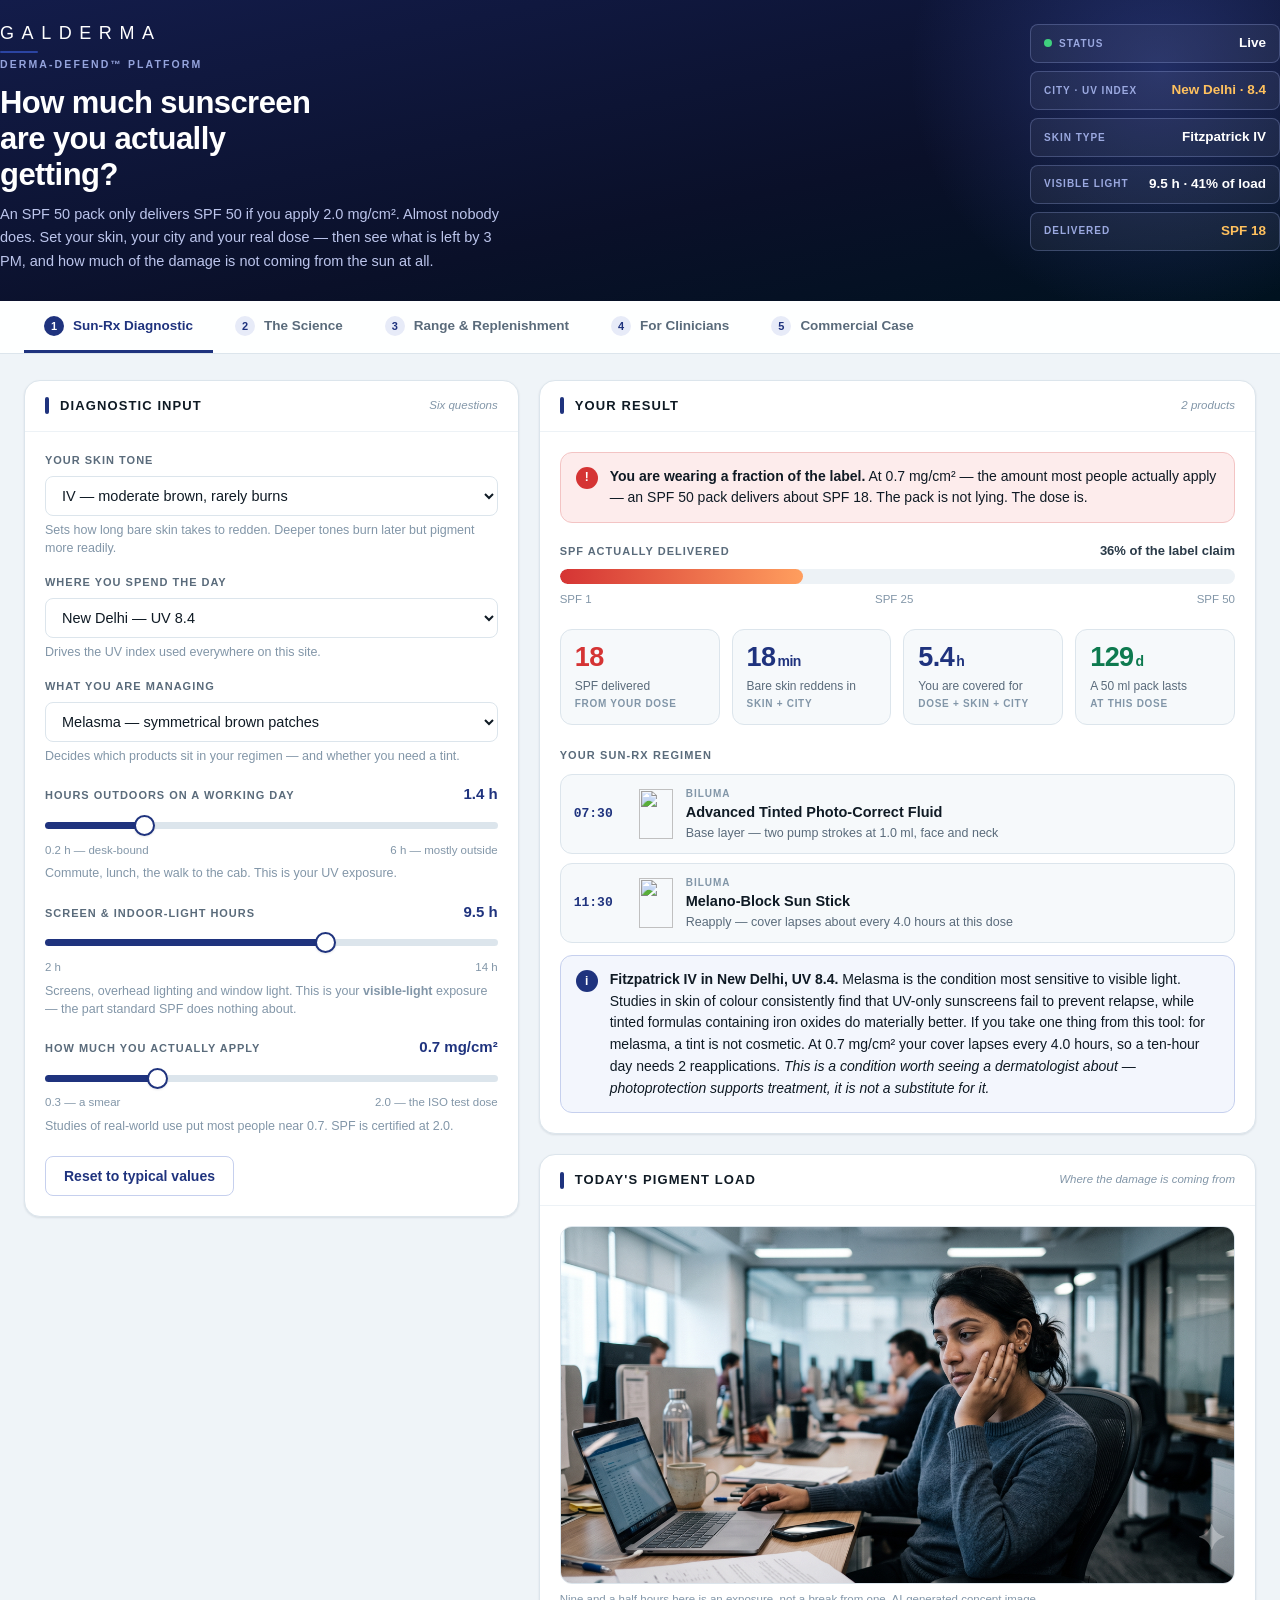
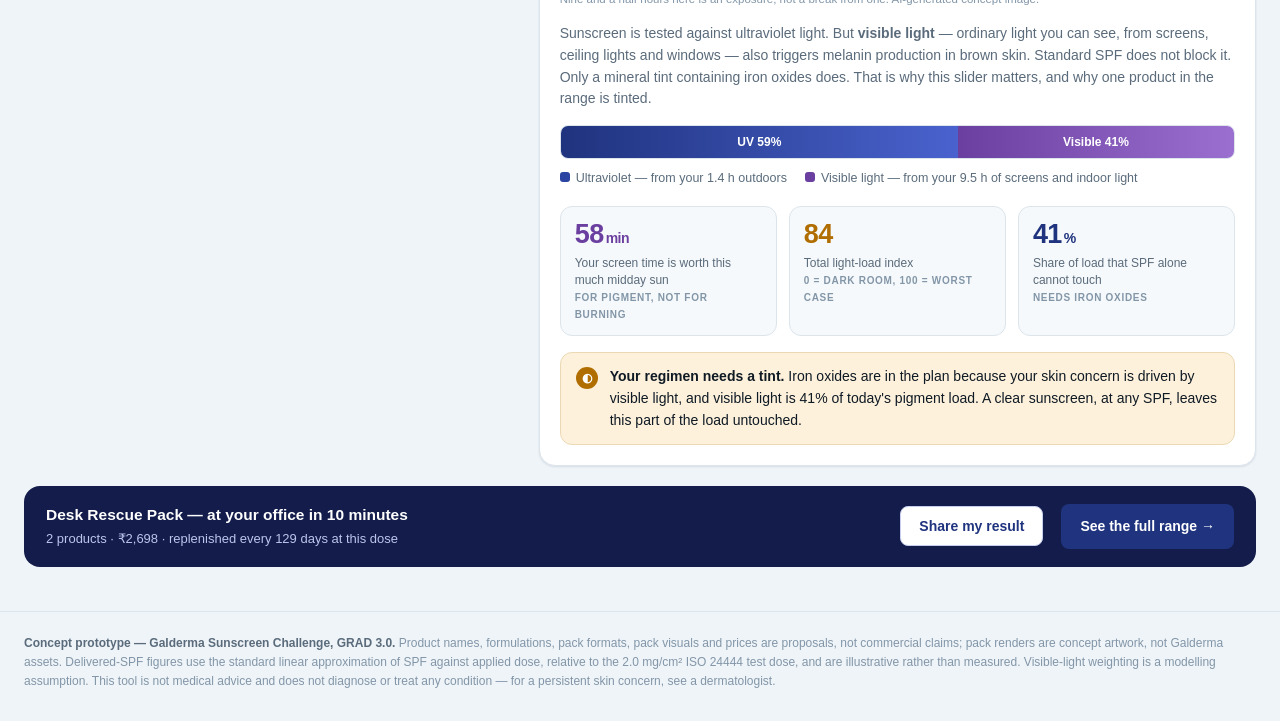
==== commit ed8a453a: "Update index.html" ====
--- a/index.html
+++ b/index.html
@@ -5,7 +5,7 @@
 <meta name="viewport" content="width=device-width, initial-scale=1"/>
 <title>Sun-Rx Diagnostic — Derma-Defend™ Prototype</title>
 <meta name="description" content="Find out how much SPF your sunscreen is actually delivering, how much of today's pigment load comes from screens rather than sun, and which regimen fits your skin."/>
-<link rel="stylesheet" href="assets/style.css"/>
+<link rel="stylesheet" href="style.css"/>
 </head>
 <body>
 <a class="skip" href="#main">Skip to content</a>
@@ -134,7 +134,7 @@
         <span class="aside">Where the damage is coming from</span></div>
       <div class="card-b">
         <figure style="margin:0 0 16px">
-          <div class="hero-img"><img src="assets/img/face_desk.png" alt="A woman at an open-plan office desk in the early afternoon, resting her cheek on her hand."/></div>
+          <div class="hero-img"><img src="face_desk.png" alt="A woman at an open-plan office desk in the early afternoon, resting her cheek on her hand."/></div>
           <figcaption>Nine and a half hours here is an exposure, not a break from one. AI-generated concept image.</figcaption>
         </figure>
         <p class="muted" style="margin-bottom:15px">Sunscreen is tested against ultraviolet light. But <strong>visible light</strong> — ordinary light you can see, from screens, ceiling lights and windows — also triggers melanin production in brown skin. Standard SPF does not block it. Only a mineral tint containing iron oxides does. That is why this slider matters, and why one product in the range is tinted.</p>
@@ -193,8 +193,8 @@
   </div>
 </dialog>
 
-<script src="assets/data.js"></script>
-<script src="assets/app.js"></script>
+<script src="data.js"></script>
+<script src="app.js"></script>
 <script>
 "use strict";
 
--- a/style.css
+++ b/style.css
@@ -0,0 +1,286 @@
+/* ==========================================================================
+   Derma-Defend™ prototype — shared stylesheet
+   Base brand colour #1F337E with a shade ladder either side of it.
+   ========================================================================== */
+:root{
+  --deep-900:#0A1029; --deep-800:#131C4A; --deep-700:#1B2A63;
+  --blue-800:#16265F; --blue-700:#1F337E; --blue-600:#2B44A2; --blue-500:#4A62CE;
+  --blue-200:#C6D0EE; --blue-100:#E7EBF8; --blue-050:#F3F6FD;
+  --gold-700:#8C5600; --gold-600:#B06E00; --gold-500:#D9A02B; --gold-100:#FDF1DC; --gold-050:#FEF9F0;
+  --red-600:#C42B2B; --red-500:#D53434; --red-100:#FDECEC;
+  --green-700:#0B6341; --green-600:#0E7A4F; --green-100:#E6F5EE;
+  --violet-600:#6B3FA0; --violet-100:#F0E9F8;
+  --ink-900:#0F1A24; --ink-700:#2A3A48; --ink-500:#5A6B7B; --ink-400:#8296A8;
+  --line:#DCE5EC; --line-soft:#EDF2F6;
+  --bg:#EFF4F8; --surface:#FFFFFF; --surface-2:#F6F9FB;
+  --r-sm:8px; --r-md:12px; --r-lg:16px; --r-pill:999px;
+  --sh-1:0 1px 2px rgba(11,42,64,.06), 0 1px 3px rgba(11,42,64,.05);
+  --sh-2:0 2px 4px rgba(11,42,64,.05), 0 6px 16px rgba(11,42,64,.07);
+  --sh-3:0 10px 30px rgba(11,42,64,.13);
+  --focus:0 0 0 3px rgba(31,51,126,.30);
+  --ease:cubic-bezier(.22,.61,.36,1);
+  --sans:"Inter","Segoe UI",-apple-system,BlinkMacSystemFont,Helvetica,Arial,sans-serif;
+  --mono:ui-monospace,"SF Mono","Cascadia Mono","Roboto Mono",Menlo,Consolas,monospace;
+}
+*,*::before,*::after{box-sizing:border-box;margin:0;padding:0}
+html{scroll-behavior:smooth}
+body{font-family:var(--sans);background:var(--bg);color:var(--ink-900);font-size:16px;line-height:1.55;
+  -webkit-font-smoothing:antialiased;display:flex;flex-direction:column;min-height:100vh}
+img{max-width:100%;display:block}
+.wrap{max-width:1280px;margin:0 auto;padding:0 24px;width:100%}
+@media(max-width:620px){.wrap{padding:0 16px}}
+a{color:var(--blue-700)}
+:focus-visible{outline:none;box-shadow:var(--focus);border-radius:var(--r-sm)}
+.skip{position:absolute;left:-9999px;top:0;background:#fff;padding:12px 18px;z-index:99}
+.skip:focus{left:12px;top:12px}
+
+/* ---------------------------------------------------------------- masthead */
+.masthead{background:linear-gradient(168deg,var(--deep-800) 0%,var(--deep-900) 62%,#00121F 100%);
+  color:#fff;position:relative;overflow:hidden}
+.masthead::after{content:"";position:absolute;right:-140px;top:-190px;width:520px;height:520px;border-radius:50%;
+  background:radial-gradient(circle,rgba(74,98,206,.34) 0%,rgba(74,98,206,0) 68%);pointer-events:none}
+.mast-inner{position:relative;z-index:1;padding:24px 0 28px;display:flex;gap:28px;
+  align-items:flex-start;justify-content:space-between;flex-wrap:wrap}
+.wordmark{font-size:18px;font-weight:300;letter-spacing:.42em;color:#fff;line-height:1}
+.logo .rule{width:38px;height:2px;background:var(--blue-600);border-radius:2px;margin:9px 0 3px}
+.eyebrow{font-size:10.5px;font-weight:600;letter-spacing:.20em;text-transform:uppercase;color:#95A4DD}
+h1{font-size:clamp(21px,2.9vw,31px);font-weight:700;letter-spacing:-.018em;line-height:1.16;margin-top:13px;max-width:20ch}
+.lede{margin-top:10px;font-size:14.5px;line-height:1.6;color:#BCC5EC;max-width:62ch}
+.telemetry{display:flex;flex-direction:column;gap:8px;min-width:250px}
+.tchip{display:flex;align-items:center;justify-content:space-between;gap:14px;background:rgba(255,255,255,.055);
+  border:1px solid rgba(150,166,226,.30);border-radius:var(--r-sm);padding:8px 13px}
+.tchip .k{font-size:10px;letter-spacing:.10em;text-transform:uppercase;color:#9BA9E0;font-weight:600;
+  display:flex;align-items:center}
+.tchip .v{font-size:13.5px;font-weight:700;color:#fff;font-variant-numeric:tabular-nums}
+.tchip .v.hot{color:#FFC15E}
+.pulse{width:8px;height:8px;border-radius:50%;background:#3FD07E;margin-right:7px;
+  box-shadow:0 0 0 0 rgba(63,208,126,.65);animation:pulse 2.4s infinite}
+@keyframes pulse{70%{box-shadow:0 0 0 9px rgba(63,208,126,0)}100%{box-shadow:0 0 0 0 rgba(63,208,126,0)}}
+
+/* -------------------------------------------------------------------- nav */
+.navbar{position:sticky;top:0;z-index:40;background:rgba(255,255,255,.93);backdrop-filter:blur(14px);
+  border-bottom:1px solid var(--line)}
+.nav{display:flex;gap:2px;overflow-x:auto;scrollbar-width:none}
+.nav::-webkit-scrollbar{display:none}
+.nav a{display:flex;align-items:center;gap:9px;white-space:nowrap;padding:15px 20px 13px;text-decoration:none;
+  font-size:13.5px;font-weight:600;color:var(--ink-500);border-bottom:3px solid transparent;
+  transition:color .18s var(--ease),border-color .18s var(--ease)}
+.nav a:hover{color:var(--blue-700)}
+.nav a[aria-current="page"]{color:var(--blue-700);border-bottom-color:var(--blue-700)}
+.nav .num{display:inline-flex;align-items:center;justify-content:center;width:20px;height:20px;border-radius:50%;
+  background:var(--blue-100);color:var(--blue-700);font-size:11px;font-weight:700}
+.nav a[aria-current="page"] .num{background:var(--blue-700);color:#fff}
+
+/* ------------------------------------------------------------------- main */
+main{flex:1;padding:26px 0 44px}
+.cols{display:grid;grid-template-columns:1fr 1fr;gap:20px;align-items:start}
+.cols.wide-left{grid-template-columns:1.45fr 1fr}
+.cols.wide-right{grid-template-columns:1fr 1.45fr}
+.cols3{display:grid;grid-template-columns:repeat(3,1fr);gap:18px;align-items:start}
+@media(max-width:940px){.cols,.cols.wide-left,.cols.wide-right,.cols3{grid-template-columns:1fr}}
+.stack{display:flex;flex-direction:column;gap:20px}
+
+/* ------------------------------------------------------------------ cards */
+.card{background:var(--surface);border:1px solid var(--line);border-radius:var(--r-lg);box-shadow:var(--sh-1);
+  overflow:hidden}
+.card.gold{background:var(--gold-050);border-color:#EBD9B4}
+.card.blue{background:var(--blue-050);border-color:var(--blue-200)}
+.card.dark{background:var(--deep-800);border-color:var(--deep-800);color:#fff}
+.card-h{display:flex;align-items:center;gap:11px;padding:15px 20px;border-bottom:1px solid var(--line-soft)}
+.card.dark .card-h{border-bottom-color:rgba(150,166,226,.25)}
+.card-h .bar{width:4px;height:17px;border-radius:2px;background:var(--blue-700);flex:none}
+.card.gold .card-h .bar{background:var(--gold-600)}
+.card h2{font-size:13px;font-weight:700;letter-spacing:.085em;text-transform:uppercase;color:var(--ink-900)}
+.card.dark h2{color:#fff}
+.card-h .aside{margin-left:auto;font-size:11.5px;color:var(--ink-400);font-style:italic;text-align:right}
+.card-b{padding:20px}
+h3.sub{font-size:11px;font-weight:700;letter-spacing:.10em;text-transform:uppercase;color:var(--ink-500);
+  margin:22px 0 10px}
+h3.sub:first-child{margin-top:0}
+p+p{margin-top:11px}
+.muted{color:var(--ink-500);font-size:14px}
+.fine{color:var(--ink-400);font-size:12px;line-height:1.55}
+
+/* ----------------------------------------------------------------- inputs */
+.field{display:flex;flex-direction:column;gap:7px;margin-bottom:17px}
+.field:last-child{margin-bottom:0}
+.field label,.flabel{font-size:11px;font-weight:700;letter-spacing:.09em;text-transform:uppercase;color:var(--ink-500)}
+.field .hint{font-size:12.5px;color:var(--ink-400);line-height:1.45;margin-top:-2px}
+select,input[type=text],input[type=email]{font-family:inherit;font-size:14.5px;color:var(--ink-900);
+  background:var(--surface);border:1px solid var(--line);border-radius:var(--r-sm);padding:10px 12px;width:100%}
+select:focus,input:focus{outline:none;border-color:var(--blue-600);box-shadow:var(--focus)}
+input[type=range]{-webkit-appearance:none;appearance:none;width:100%;height:26px;background:none;cursor:pointer}
+input[type=range]::-webkit-slider-runnable-track{height:7px;border-radius:var(--r-pill);
+  background:var(--trackfill,var(--line))}
+input[type=range]::-moz-range-track{height:7px;border-radius:var(--r-pill);background:var(--trackfill,var(--line))}
+input[type=range]::-webkit-slider-thumb{-webkit-appearance:none;width:21px;height:21px;border-radius:50%;
+  background:#fff;border:2px solid var(--blue-700);box-shadow:var(--sh-1);margin-top:-7px}
+input[type=range]::-moz-range-thumb{width:21px;height:21px;border-radius:50%;background:#fff;
+  border:2px solid var(--blue-700);box-shadow:var(--sh-1)}
+input[type=range]:focus-visible{box-shadow:none}
+input[type=range]:focus-visible::-webkit-slider-thumb{box-shadow:var(--focus)}
+.rangerow{display:flex;justify-content:space-between;align-items:baseline;gap:12px}
+.rangerow .now{font-size:15px;font-weight:700;color:var(--blue-700);font-variant-numeric:tabular-nums}
+.rangeends{display:flex;justify-content:space-between;font-size:11.5px;color:var(--ink-400);margin-top:-4px}
+
+.btn{appearance:none;font-family:inherit;font-size:14px;font-weight:600;border-radius:var(--r-sm);
+  padding:11px 18px;cursor:pointer;border:1px solid transparent;text-decoration:none;display:inline-flex;
+  align-items:center;gap:8px;transition:background .16s var(--ease),border-color .16s var(--ease)}
+.btn-primary{background:var(--blue-700);color:#fff}
+.btn-primary:hover{background:var(--blue-600)}
+.btn-ghost{background:var(--surface);color:var(--blue-700);border-color:var(--blue-200)}
+.btn-ghost:hover{background:var(--blue-050)}
+.btn-lg{font-size:15px;padding:13px 22px}
+
+/* ------------------------------------------------------------ result bits */
+.verdict{display:flex;gap:12px;align-items:flex-start;padding:13px 15px;border-radius:var(--r-md);
+  font-size:14px;line-height:1.55;background:var(--blue-050);border:1px solid var(--blue-200)}
+.verdict+.verdict{margin-top:11px}
+.verdict .ico{flex:none;width:22px;height:22px;border-radius:50%;display:grid;place-items:center;
+  font-size:12px;font-weight:700;color:#fff;background:var(--blue-700);margin-top:1px}
+.verdict.bad{background:var(--red-100);border-color:#F3C4C4}
+.verdict.bad .ico{background:var(--red-500)}
+.verdict.good{background:var(--green-100);border-color:#B7DFCB}
+.verdict.good .ico{background:var(--green-600)}
+.verdict.warn{background:var(--gold-100);border-color:#EBD9B4}
+.verdict.warn .ico{background:var(--gold-600)}
+
+.meter-top{display:flex;justify-content:space-between;align-items:baseline;gap:14px;margin-bottom:8px}
+.meter-top .t{font-size:11px;font-weight:700;letter-spacing:.09em;text-transform:uppercase;color:var(--ink-500)}
+.meter-top .p{font-size:13px;font-weight:600;color:var(--ink-700)}
+.meter-track{height:15px;border-radius:var(--r-pill);background:var(--line-soft);overflow:hidden}
+.meter-fill{height:100%;border-radius:var(--r-pill);background:linear-gradient(90deg,var(--red-500),#FF9E5E);
+  transition:width .45s var(--ease)}
+.meter-legend{display:flex;justify-content:space-between;font-size:11.5px;color:var(--ink-400);margin-top:7px}
+
+.stats{display:grid;gap:12px}
+.stats.two{grid-template-columns:1fr 1fr}
+.stats.three{grid-template-columns:repeat(3,1fr)}
+.stats.four{grid-template-columns:repeat(4,1fr)}
+@media(max-width:720px){.stats.four,.stats.three{grid-template-columns:1fr 1fr}}
+.stat{background:var(--surface-2);border:1px solid var(--line);border-radius:var(--r-md);padding:13px 14px}
+.stat .n{font-size:27px;font-weight:700;letter-spacing:-.02em;color:var(--blue-700);
+  font-variant-numeric:tabular-nums;line-height:1.1}
+.stat .n .u{font-size:14px;font-weight:600;margin-left:2px}
+.stat .n.red{color:var(--red-500)} .stat .n.gold{color:var(--gold-600)}
+.stat .n.green{color:var(--green-600)} .stat .n.violet{color:var(--violet-600)}
+.stat .l{font-size:12px;color:var(--ink-500);margin-top:5px;line-height:1.4}
+.stat .src{font-size:10px;letter-spacing:.07em;text-transform:uppercase;color:var(--ink-400);font-weight:600}
+
+/* split bar — UV vs visible light */
+.splitbar{display:flex;height:34px;border-radius:var(--r-sm);overflow:hidden;border:1px solid var(--line)}
+.splitbar span{display:grid;place-items:center;font-size:12px;font-weight:700;color:#fff;
+  transition:flex-basis .45s var(--ease);overflow:hidden;white-space:nowrap}
+.splitbar .uv{background:linear-gradient(90deg,var(--blue-700),var(--blue-500))}
+.splitbar .hev{background:linear-gradient(90deg,var(--violet-600),#9A6FD0)}
+.splitkey{display:flex;gap:18px;margin-top:10px;font-size:12.5px;color:var(--ink-500);flex-wrap:wrap}
+.splitkey i{width:10px;height:10px;border-radius:3px;display:inline-block;margin-right:6px}
+
+/* regimen list */
+.rx{display:flex;flex-direction:column;gap:9px}
+.rxrow{display:flex;gap:13px;align-items:center;padding:11px 13px;background:var(--surface-2);
+  border:1px solid var(--line);border-radius:var(--r-md)}
+.rxrow .time{font-family:var(--mono);font-size:13px;font-weight:700;color:var(--blue-700);flex:none;width:52px}
+.rxrow img{width:34px;height:50px;object-fit:contain;flex:none}
+.rxrow .who{display:flex;flex-direction:column;gap:1px;min-width:0}
+.rxrow .who .b{font-size:10px;letter-spacing:.1em;text-transform:uppercase;color:var(--ink-400);font-weight:700}
+.rxrow .who .n{font-size:14.5px;font-weight:600;line-height:1.3}
+.rxrow .who .d{font-size:12.5px;color:var(--ink-500);line-height:1.4;margin-top:2px}
+.pack>span:last-child{display:flex;flex-direction:column;gap:0;min-width:0}
+.pack .brand,.pack .nm,.pack .meta,.pack .role{display:block}
+
+/* ------------------------------------------------------------------ packs */
+.packs{display:grid;grid-template-columns:repeat(3,1fr);gap:14px}
+@media(max-width:900px){.packs{grid-template-columns:repeat(2,1fr)}}
+@media(max-width:560px){.packs{grid-template-columns:1fr}}
+.pack{position:relative;text-align:left;background:var(--surface);border:1px solid var(--line);
+  border-radius:var(--r-md);padding:14px;cursor:pointer;font-family:inherit;display:flex;gap:13px;
+  align-items:flex-start;transition:border-color .16s var(--ease),box-shadow .16s var(--ease)}
+.pack:hover{border-color:var(--blue-500);box-shadow:var(--sh-2)}
+.pack[aria-pressed="true"]{border-color:var(--blue-700);box-shadow:0 0 0 2px var(--blue-200)}
+.pack.gold[aria-pressed="true"]{border-color:var(--gold-600);box-shadow:0 0 0 2px #EBD9B4}
+.pack img{width:52px;height:78px;object-fit:contain;flex:none}
+.pack .brand{font-size:9.5px;letter-spacing:.11em;text-transform:uppercase;font-weight:700;color:var(--blue-700)}
+.pack.gold .brand{color:var(--gold-600)}
+.pack .nm{font-size:14px;font-weight:700;line-height:1.28;margin-top:3px}
+.pack .meta{font-size:12.5px;color:var(--ink-500);margin-top:4px}
+.pack .role{font-size:12px;color:var(--ink-400);font-style:italic;margin-top:3px;line-height:1.4}
+.pack .tick{position:absolute;top:10px;right:10px;width:20px;height:20px;border-radius:50%;
+  background:var(--blue-700);color:#fff;display:none;place-items:center;font-size:11px}
+.pack[aria-pressed="true"] .tick{display:grid}
+.pack.gold[aria-pressed="true"] .tick{background:var(--gold-600)}
+.pack .ribbon{position:absolute;top:-1px;left:-1px;background:var(--green-600);color:#fff;font-size:9px;
+  font-weight:700;letter-spacing:.09em;padding:3px 8px;border-radius:var(--r-md) 0 var(--r-md) 0;display:none}
+.pack.rec .ribbon{display:block}
+.pack.clinic{opacity:.96;border-style:dashed}
+
+/* ----------------------------------------------------------------- tables */
+table{width:100%;border-collapse:collapse;font-size:13.5px}
+th{text-align:left;font-size:10.5px;letter-spacing:.09em;text-transform:uppercase;color:var(--ink-500);
+  font-weight:700;padding:0 0 9px;border-bottom:1px solid var(--line)}
+td{padding:10px 0;border-bottom:1px solid var(--line-soft)}
+tr:last-child td{border-bottom:0}
+.r{text-align:right}
+tr.empty td{color:var(--ink-400);font-style:italic;text-align:center;padding:20px 0}
+.certrow{display:flex;justify-content:space-between;gap:16px;padding:9px 0;border-bottom:1px solid var(--line-soft);
+  font-size:13.5px}
+.certrow:last-child{border-bottom:0}
+.certrow .k{color:var(--ink-500)} .certrow .v{font-weight:600;text-align:right}
+
+/* ---------------------------------------------------------------- funnel */
+.funnel{display:flex;flex-direction:column;gap:11px}
+.fstep{display:grid;grid-template-columns:1fr auto;gap:4px 16px;align-items:baseline}
+.fstep .fl{font-size:13.5px;font-weight:600;color:var(--ink-700)}
+.fstep .fv{font-size:15px;font-weight:700;color:var(--blue-700);font-variant-numeric:tabular-nums}
+.fstep .fbar{grid-column:1/-1;height:9px;border-radius:var(--r-pill);background:var(--line-soft);overflow:hidden}
+.fstep .fbar i{display:block;height:100%;border-radius:var(--r-pill);
+  background:linear-gradient(90deg,var(--blue-700),var(--blue-500))}
+.fstep .fn{grid-column:1/-1;font-size:12px;color:var(--ink-500)}
+.fstep.gold .fv{color:var(--gold-600)}
+.fstep.gold .fbar i{background:linear-gradient(90deg,var(--gold-600),var(--gold-500))}
+
+/* --------------------------------------------------------------- actionbar */
+.actionbar{margin-top:20px;background:var(--deep-800);color:#fff;border-radius:var(--r-lg);padding:17px 22px;
+  display:flex;align-items:center;gap:18px;flex-wrap:wrap}
+.actionbar .t{font-size:15.5px;font-weight:700}
+.actionbar .s{font-size:13px;color:#BCC5EC;margin-top:2px}
+.actionbar .spacer{margin-left:auto}
+@media(max-width:620px){.actionbar .spacer{margin-left:0;width:100%}}
+
+/* ------------------------------------------------------------ misc chrome */
+.hero-img{border-radius:var(--r-md);overflow:hidden;border:1px solid var(--line)}
+.hero-img img{width:100%;height:100%;object-fit:cover}
+figcaption{font-size:11.5px;color:var(--ink-400);margin-top:7px;line-height:1.45}
+.pill{display:inline-block;font-size:10.5px;font-weight:700;letter-spacing:.08em;text-transform:uppercase;
+  padding:3px 9px;border-radius:var(--r-pill);background:var(--blue-100);color:var(--blue-700)}
+.pill.gold{background:var(--gold-100);color:var(--gold-700)}
+.pill.green{background:var(--green-100);color:var(--green-700)}
+.pill.violet{background:var(--violet-100);color:var(--violet-600)}
+
+.toast{position:fixed;left:50%;bottom:26px;transform:translateX(-50%) translateY(20px);background:var(--deep-800);
+  color:#fff;padding:13px 19px;border-radius:var(--r-md);box-shadow:var(--sh-3);display:flex;gap:11px;
+  align-items:center;font-size:14px;opacity:0;pointer-events:none;transition:opacity .22s,transform .22s;
+  z-index:80;max-width:min(560px,calc(100vw - 32px))}
+.toast.on{opacity:1;transform:translateX(-50%) translateY(0)}
+.toast .ok{width:20px;height:20px;border-radius:50%;background:var(--green-600);display:grid;place-items:center;
+  font-size:11px;flex:none}
+
+dialog{border:0;border-radius:var(--r-lg);padding:0;max-width:560px;width:calc(100vw - 32px);
+  box-shadow:var(--sh-3);color:var(--ink-900);margin:auto}
+dialog::backdrop{background:rgba(0,27,46,.55)}
+dialog .dh{background:var(--deep-800);color:#fff;padding:17px 21px;display:flex;justify-content:space-between;
+  align-items:center;gap:14px}
+dialog .dh h3{font-size:12.5px;font-weight:700;letter-spacing:.09em;text-transform:uppercase}
+dialog .dh button{appearance:none;background:none;border:0;color:#A9B4E4;font-size:22px;line-height:1;cursor:pointer}
+dialog .dh button:hover{color:#fff}
+dialog .db{padding:21px;font-size:14px;line-height:1.6;max-height:min(72vh,740px);overflow:auto}
+.sharecard{width:100%;max-width:400px;border-radius:var(--r-md);display:block;margin:0 auto;box-shadow:var(--sh-2)}
+
+footer{border-top:1px solid var(--line);padding:22px 0 30px;font-size:12px;color:var(--ink-400);line-height:1.6}
+footer strong{color:var(--ink-500)}
+
+@media(prefers-reduced-motion:reduce){
+  *{animation-duration:.01ms!important;animation-iteration-count:1!important;transition-duration:.01ms!important}
+  html{scroll-behavior:auto}
+}
+@media print{.navbar,.actionbar,.btn{display:none}body{background:#fff}}
